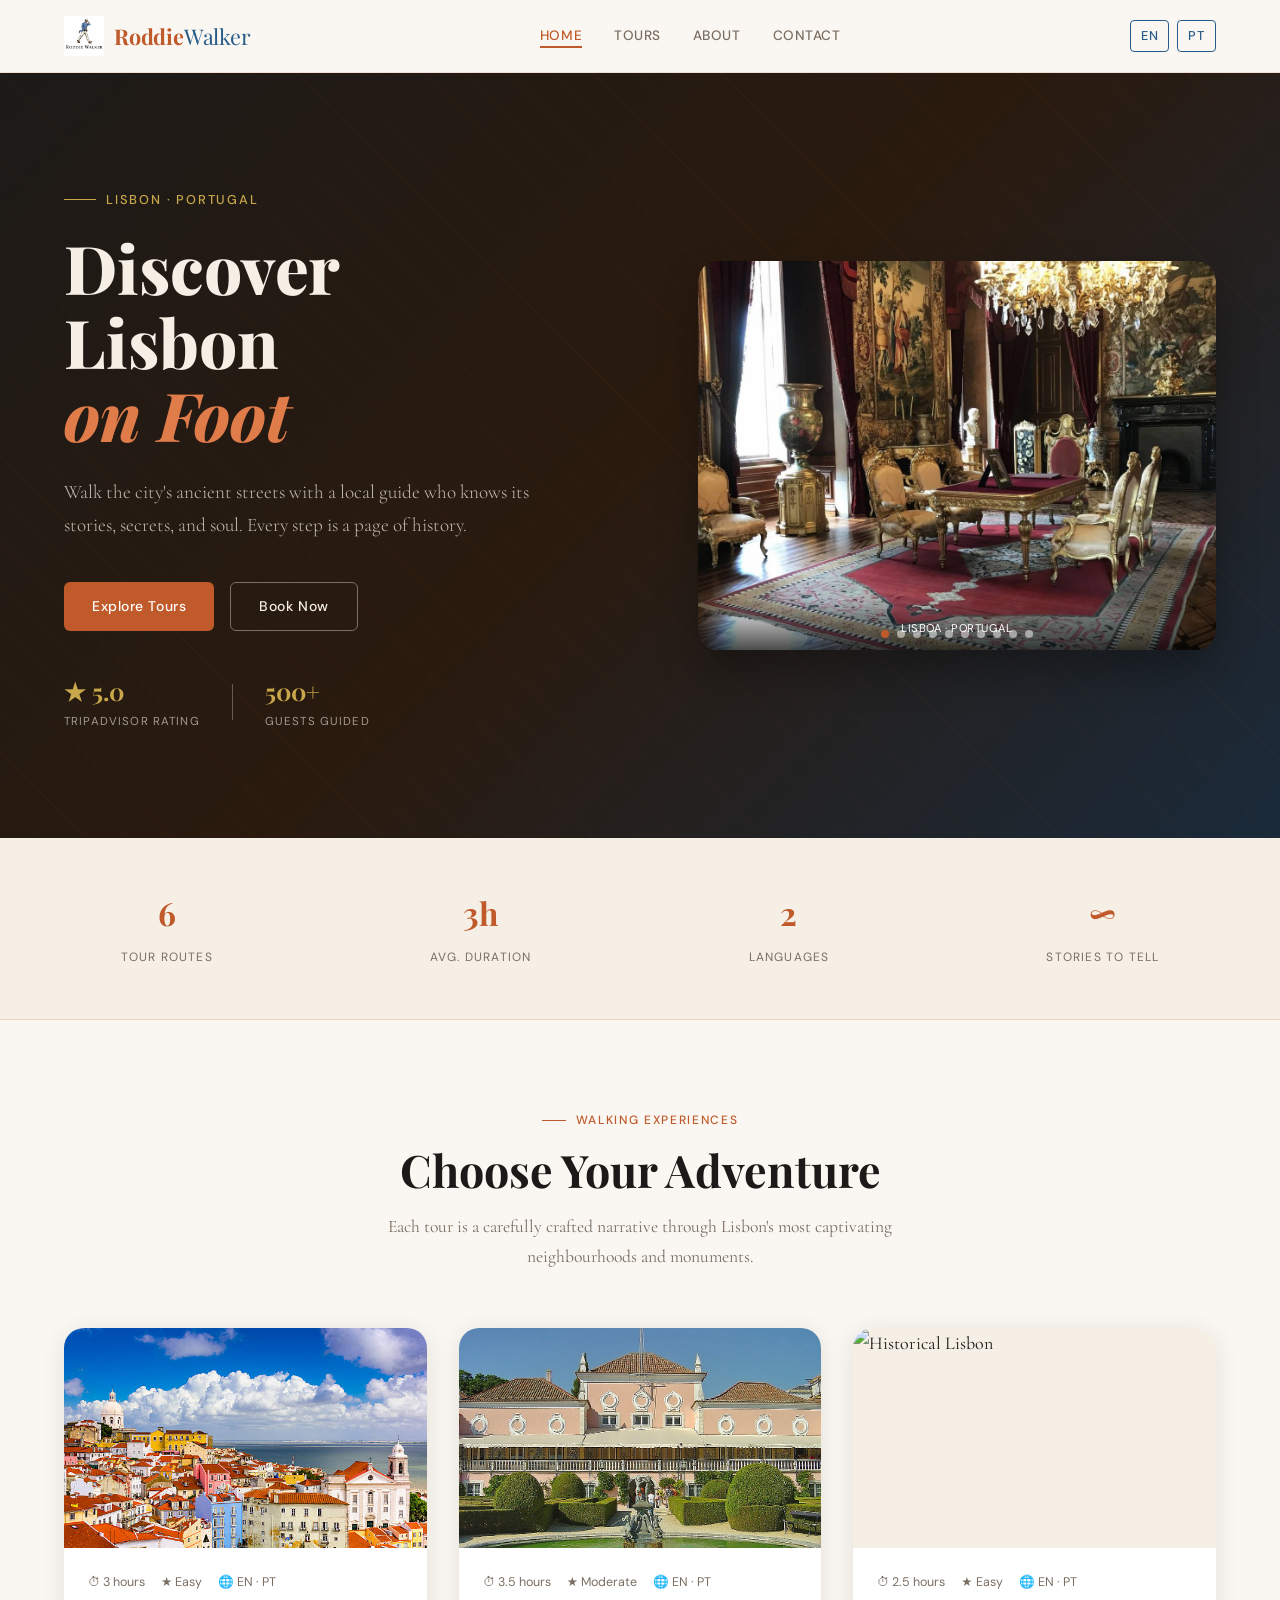
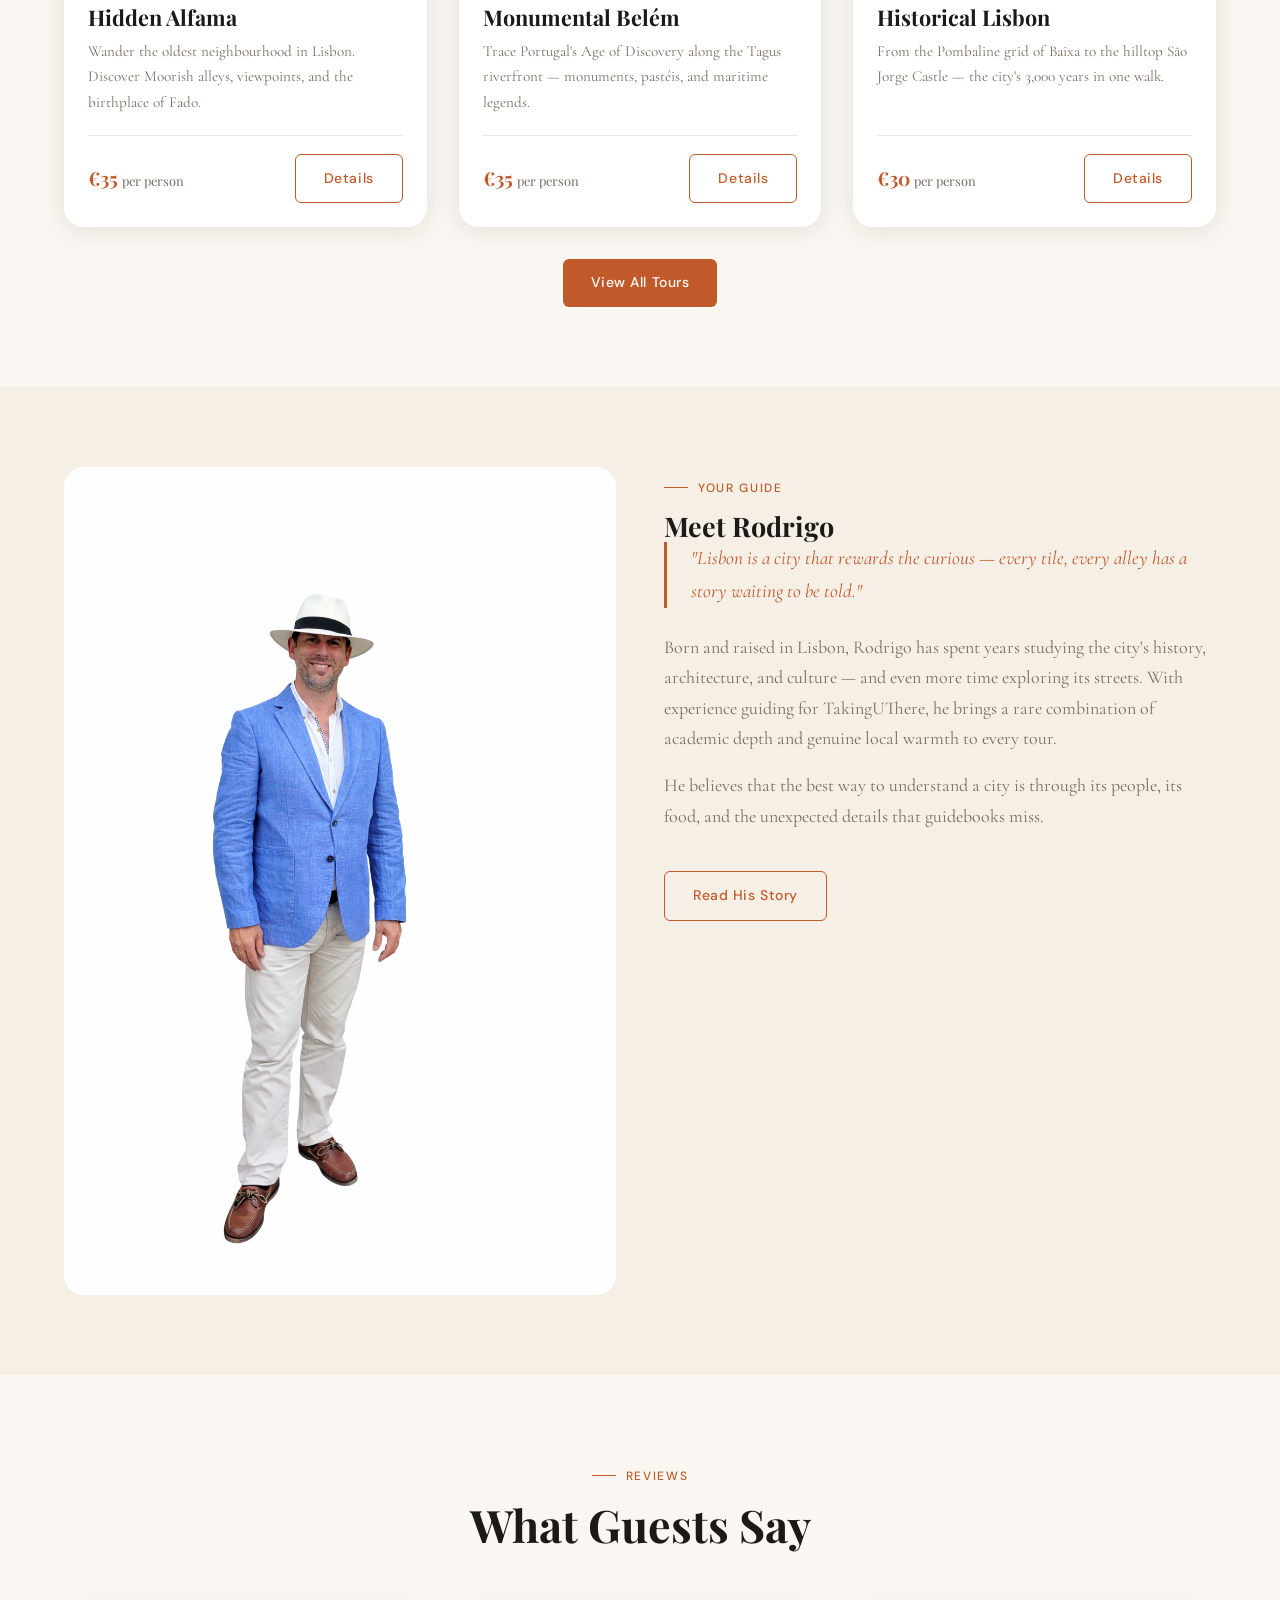
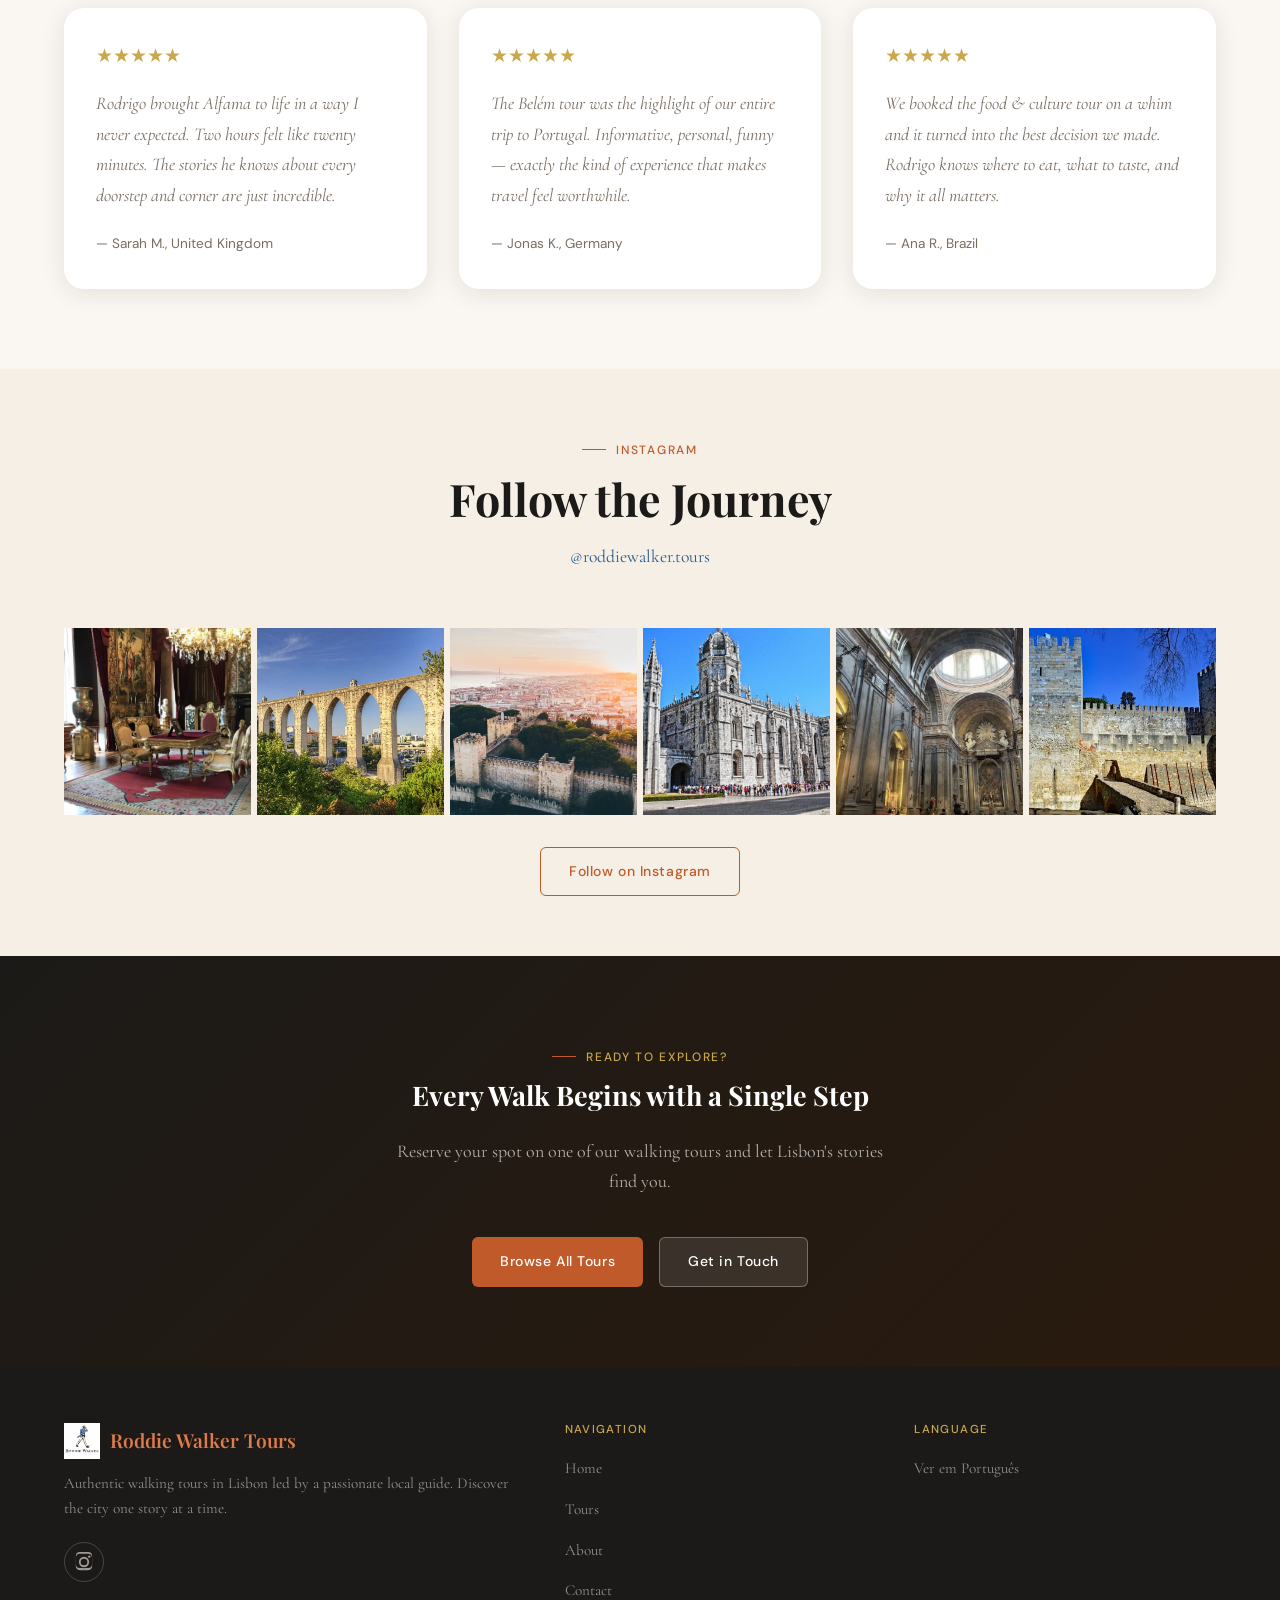
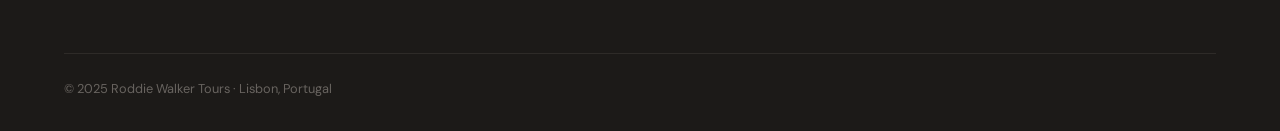
==== index.html @ ad42920d "Add files via upload" ====
<!DOCTYPE html>
<html lang="en">
<head>
  <meta charset="UTF-8" />
  <meta name="viewport" content="width=device-width, initial-scale=1.0" />
  <title>Roddie Walker Tours — Discover Lisbon on Foot</title>
  <meta name="description" content="Authentic walking tours in Lisbon with a local guide. Explore Alfama, Belém, and hidden gems of the city." />
  <meta name="keywords" content="Lisbon walking tours, guided tours Lisbon, Alfama tour, Belém tour, Lisbon history" />
  <link rel="icon" type="image/png" href="../assets/logo/favicon_512.png" />
  <link rel="stylesheet" href="../assets/css/styles.css" />
</head>
<body>

  <header class="site-header">
    <nav class="nav container">
      <a href="index.html" class="nav__logo-img">
        <img src="../assets/logo/favicon_512.png" alt="Roddie Walker Tours Logo" />
        <span class="nav__logo-text">Roddie<span>Walker</span></span>
      </a>

      <ul class="nav__links">
        <li><a href="index.html" class="active">Home</a></li>
        <li><a href="tours.html">Tours</a></li>
        <li><a href="about.html">About</a></li>
        <li><a href="contact.html">Contact</a></li>
      </ul>

      <div class="nav__lang">
        <a href="../en/index.html" class="active">EN</a>
        <a href="../pt/index.html">PT</a>
      </div>

      <button class="nav__toggle" id="nav-toggle" aria-label="Menu">
        <span></span><span></span><span></span>
      </button>
    </nav>

    <div id="nav-mobile" class="nav__mobile container">
      <ul class="nav__links">
        <li><a href="index.html">Home</a></li>
        <li><a href="tours.html">Tours</a></li>
        <li><a href="about.html">About</a></li>
        <li><a href="contact.html">Contact</a></li>
      </ul>
      <div class="nav__lang">
        <a href="../en/index.html" class="active">EN</a>
        <a href="../pt/index.html">PT</a>
      </div>
    </div>
  </header>

  <section class="hero-with-slideshow">
    <div class="hero__bg"></div>
    <div class="hero__pattern"></div>
    <div class="container">
      <div class="hero__content">
        <span class="hero__eyebrow">Lisbon · Portugal</span>
        <h1 class="hero__title">
          Discover<br>Lisbon<br><em>on Foot</em>
        </h1>
        <p class="hero__subtitle">
          Walk the city's ancient streets with a local guide who knows its stories, secrets, and soul. Every step is a page of history.
        </p>
        <div class="hero__cta">
          <a href="tours.html" class="btn btn--primary">Explore Tours</a>
          <a href="contact.html" class="btn btn--outline">Book Now</a>
        </div>
        <div style="display:flex;gap:2rem;align-items:center;margin-top:40px;">
          <div>
            <strong style="font-family:var(--ff-display);font-size:1.5rem;color:var(--gold);">★ 5.0</strong>
            <span style="font-family:var(--ff-ui);font-size:0.72rem;text-transform:uppercase;letter-spacing:0.1em;color:rgba(245,239,230,0.6);display:block;">Tripadvisor Rating</span>
          </div>
          <div style="width:1px;height:36px;background:rgba(245,239,230,0.3);"></div>
          <div>
            <strong style="font-family:var(--ff-display);font-size:1.5rem;color:var(--gold);">500+</strong>
            <span style="font-family:var(--ff-ui);font-size:0.72rem;text-transform:uppercase;letter-spacing:0.1em;color:rgba(245,239,230,0.6);display:block;">Guests Guided</span>
          </div>
        </div>
      </div>
      <div class="hero-slideshow" id="slideshow-container"></div>
    </div>
  </section>

  <div class="stats-strip">
    <div class="stat-item">
      <span class="stat-number">6</span>
      <span class="stat-label">Tour Routes</span>
    </div>
    <div class="stat-item">
      <span class="stat-number">3h</span>
      <span class="stat-label">Avg. Duration</span>
    </div>
    <div class="stat-item">
      <span class="stat-number">2</span>
      <span class="stat-label">Languages</span>
    </div>
    <div class="stat-item">
      <span class="stat-number">∞</span>
      <span class="stat-label">Stories to Tell</span>
    </div>
  </div>

  <section class="section">
    <div class="container">
      <div class="section-header">
        <span class="eyebrow">Walking Experiences</span>
        <h2>Choose Your Adventure</h2>
        <p>Each tour is a carefully crafted narrative through Lisbon's most captivating neighbourhoods and monuments.</p>
      </div>
      <div class="tours-grid">
        <article class="tour-card reveal">
          <div class="tour-card__img-wrap">
            <img class="tour-card__img" src="../assets/photos/alfama.jpg" alt="Alfama" loading="lazy">
          </div>
          <div class="tour-card__body">
            <div class="tour-meta">
              <span>⏱ 3 hours</span>
              <span>★ Easy</span>
              <span>🌐 EN · PT</span>
            </div>
            <h3>Hidden Alfama</h3>
            <p>Wander the oldest neighbourhood in Lisbon. Discover Moorish alleys, viewpoints, and the birthplace of Fado.</p>
            <div class="tour-card-footer">
              <div class="tour-price">€35 <small>per person</small></div>
              <a href="tours.html" class="btn btn--outline-dark">Details</a>
            </div>
          </div>
        </article>

        <article class="tour-card reveal">
          <div class="tour-card__img-wrap">
            <img class="tour-card__img" src="../assets/photos/belem.jpg" alt="Belém" loading="lazy">
          </div>
          <div class="tour-card__body">
            <div class="tour-meta">
              <span>⏱ 3.5 hours</span>
              <span>★ Moderate</span>
              <span>🌐 EN · PT</span>
            </div>
            <h3>Monumental Belém</h3>
            <p>Trace Portugal's Age of Discovery along the Tagus riverfront — monuments, pastéis, and maritime legends.</p>
            <div class="tour-card-footer">
              <div class="tour-price">€35 <small>per person</small></div>
              <a href="tours.html" class="btn btn--outline-dark">Details</a>
            </div>
          </div>
        </article>

        <article class="tour-card reveal">
          <div class="tour-card__img-wrap">
            <img class="tour-card__img" src="../assets/photos/lisbon-historical.jpg" alt="Historical Lisbon" loading="lazy">
          </div>
          <div class="tour-card__body">
            <div class="tour-meta">
              <span>⏱ 2.5 hours</span>
              <span>★ Easy</span>
              <span>🌐 EN · PT</span>
            </div>
            <h3>Historical Lisbon</h3>
            <p>From the Pombaline grid of Baixa to the hilltop São Jorge Castle — the city's 3,000 years in one walk.</p>
            <div class="tour-card-footer">
              <div class="tour-price">€30 <small>per person</small></div>
              <a href="tours.html" class="btn btn--outline-dark">Details</a>
            </div>
          </div>
        </article>
      </div>
      <div class="text-center mt-4">
        <a href="tours.html" class="btn btn--primary">View All Tours</a>
      </div>
    </div>
  </section>

  <section class="section bg-cream">
    <div class="container">
      <div class="about-grid">
        <div>
          <img src="../assets/photos/Rod-photo.png" alt="Rodrigo, your local guide in Lisbon" style="width:100%; height:auto; border-radius:var(--radius-lg); object-fit:cover;" />
        </div>
        <div class="about-text">
          <span class="eyebrow">Your Guide</span>
          <h2>Meet Rodrigo</h2>
          <blockquote>"Lisbon is a city that rewards the curious — every tile, every alley has a story waiting to be told."</blockquote>
          <p>Born and raised in Lisbon, Rodrigo has spent years studying the city's history, architecture, and culture — and even more time exploring its streets. With experience guiding for TakingUThere, he brings a rare combination of academic depth and genuine local warmth to every tour.</p>
          <p>He believes that the best way to understand a city is through its people, its food, and the unexpected details that guidebooks miss.</p>
          <a href="about.html" class="btn btn--outline-dark mt-3">Read His Story</a>
        </div>
      </div>
    </div>
  </section>

  <section class="section">
    <div class="container">
      <div class="section-header">
        <span class="eyebrow">Reviews</span>
        <h2>What Guests Say</h2>
      </div>
      <div class="testimonials-grid">
        <div class="testimonial-card">
          <div class="stars">★★★★★</div>
          <blockquote>Rodrigo brought Alfama to life in a way I never expected. Two hours felt like twenty minutes. The stories he knows about every doorstep and corner are just incredible.</blockquote>
          <span class="testimonial-author">— Sarah M., United Kingdom</span>
        </div>
        <div class="testimonial-card">
          <div class="stars">★★★★★</div>
          <blockquote>The Belém tour was the highlight of our entire trip to Portugal. Informative, personal, funny — exactly the kind of experience that makes travel feel worthwhile.</blockquote>
          <span class="testimonial-author">— Jonas K., Germany</span>
        </div>
        <div class="testimonial-card">
          <div class="stars">★★★★★</div>
          <blockquote>We booked the food & culture tour on a whim and it turned into the best decision we made. Rodrigo knows where to eat, what to taste, and why it all matters.</blockquote>
          <span class="testimonial-author">— Ana R., Brazil</span>
        </div>
      </div>
    </div>
  </section>

  <section class="instagram-strip bg-cream">
    <div class="container">
      <div class="section-header">
        <span class="eyebrow">Instagram</span>
        <h2>Follow the Journey</h2>
        <p><a href="https://instagram.com/roddiewalker.tours" target="_blank" style="color:var(--azulejo);">@roddiewalker.tours</a></p>
      </div>
      <div class="insta-grid">
        <div class="insta-item">
          <img src="../assets/photos/lisbon-1.jpg" alt="Lisbon" style="width:100%; height:100%; object-fit:cover;">
        </div>
        <div class="insta-item">
          <img src="../assets/photos/lisbon-2.jpg" alt="Lisbon" style="width:100%; height:100%; object-fit:cover;">
        </div>
        <div class="insta-item">
          <img src="../assets/photos/lisbon-3.jpg" alt="Lisbon" style="width:100%; height:100%; object-fit:cover;">
        </div>
        <div class="insta-item">
          <img src="../assets/photos/lisbon-4.jpg" alt="Lisbon" style="width:100%; height:100%; object-fit:cover;">
        </div>
        <div class="insta-item">
          <img src="../assets/photos/lisbon-5.jpg" alt="Lisbon" style="width:100%; height:100%; object-fit:cover;">
        </div>
        <div class="insta-item">
          <img src="../assets/photos/lisbon-6.jpg" alt="Lisbon" style="width:100%; height:100%; object-fit:cover;">
        </div>
      </div>
      <div class="text-center mt-4">
        <a href="https://instagram.com/roddiewalker.tours" target="_blank" class="btn btn--outline-dark">Follow on Instagram</a>
      </div>
    </div>
  </section>

  <section class="tile-accent-section">
    <div class="container" style="text-align:center;">
      <span class="eyebrow" style="color:var(--gold);">Ready to Explore?</span>
      <h2 style="color:white;max-width:600px;margin:0 auto 24px;">Every Walk Begins with a Single Step</h2>
      <p style="color:rgba(255,255,255,0.65);max-width:500px;margin:0 auto 40px;">Reserve your spot on one of our walking tours and let Lisbon's stories find you.</p>
      <div style="display:flex;gap:1rem;justify-content:center;flex-wrap:wrap;">
        <a href="tours.html" class="btn btn--primary">Browse All Tours</a>
        <a href="contact.html" class="btn" style="background:rgba(255,255,255,0.1);color:white;border:1.5px solid rgba(255,255,255,0.3);">Get in Touch</a>
      </div>
    </div>
  </section>

  <footer class="site-footer">
    <div class="container">
      <div class="footer-grid">
        <div>
          <div class="footer-logo">
            <img src="../assets/logo/favicon_512.png" alt="Roddie Walker Tours Logo" />
            <span>Roddie Walker Tours</span>
          </div>
          <p class="footer__brand-desc">Authentic walking tours in Lisbon led by a passionate local guide. Discover the city one story at a time.</p>
          <div class="social-links">
            <a href="https://instagram.com/roddiewalker.tours" target="_blank" class="social-link" aria-label="Instagram">
              <svg xmlns="http://www.w3.org/2000/svg" viewBox="0 0 24 24" fill="currentColor">
                <path d="M12 2.163c3.204 0 3.584.012 4.85.07 1.366.062 2.633.336 3.608 1.311.975.975 1.249 2.242 1.311 3.608.058 1.266.07 1.646.07 4.85s-.012 3.584-.07 4.85c-.062 1.366-.336 2.633-1.311 3.608-.975.975-2.242 1.249-3.608 1.311-1.266.058-1.646.07-4.85.07s-3.584-.012-4.85-.07c-1.366-.062-2.633-.336-3.608-1.311-.975-.975-1.249-2.242-1.311-3.608-.058-1.266-.07-1.646-.07-4.85s.012-3.584.07-4.85c.062-1.366.336-2.633 1.311-3.608.975-.975 2.242-1.249 3.608-1.311 1.266-.058 1.646-.07 4.85-.07zM12 0C8.741 0 8.332.014 7.052.072 5.73.13 4.617.383 3.66 1.34 2.703 2.297 2.45 3.41 2.392 4.732 2.334 6.012 2.32 6.421 2.32 9.68s.014 3.668.072 4.948c.058 1.322.311 2.435 1.268 3.392.957.957 2.07 1.21 3.392 1.268 1.28.058 1.689.072 4.948.072s3.668-.014 4.948-.072c1.322-.058 2.435-.311 3.392-1.268.957-.957 1.21-2.07 1.268-3.392.058-1.28.072-1.689.072-4.948s-.014-3.668-.072-4.948c-.058-1.322-.311-2.435-1.268-3.392-.957-.957-2.07-1.21-3.392-1.268C15.668.014 15.259 0 12 0z"/>
                <path d="M12 5.838a6.162 6.162 0 1 0 0 12.324 6.162 6.162 0 0 0 0-12.324zM12 16a4 4 0 1 1 0-8 4 4 0 0 1 0 8z"/>
                <circle cx="18.406" cy="5.594" r="1.44"/>
              </svg>
            </a>
          </div>
        </div>
        <div>
          <h4>Navigation</h4>
          <ul class="footer-links">
            <li><a href="index.html">Home</a></li>
            <li><a href="tours.html">Tours</a></li>
            <li><a href="about.html">About</a></li>
            <li><a href="contact.html">Contact</a></li>
          </ul>
        </div>
        <div>
          <h4>Language</h4>
          <ul class="footer-links">
            <li><a href="../pt/index.html">Ver em Português</a></li>
          </ul>
        </div>
      </div>
      <div class="footer-bottom">
        <span>© 2025 Roddie Walker Tours · Lisbon, Portugal</span>
      </div>
    </div>
  </footer>

  <script src="../assets/js/scripts.js"></script>
  <script>
    const toggle = document.getElementById('nav-toggle');
    const mobileMenu = document.getElementById('nav-mobile');
    if (toggle && mobileMenu) {
      toggle.addEventListener('click', () => {
        mobileMenu.classList.toggle('open');
        toggle.setAttribute('aria-expanded', mobileMenu.classList.contains('open'));
      });
    }
    const observer = new IntersectionObserver((entries) => {
      entries.forEach(entry => {
        if (entry.isIntersecting) {
          entry.target.classList.add('visible');
          observer.unobserve(entry.target);
        }
      });
    }, { threshold: 0.1 });
    document.querySelectorAll('.reveal').forEach(el => observer.observe(el));
  </script>
</body>
</html>
---- assets/css/styles.css ----
/* ============================================================
   Roddie Walker Tours — styles.css
   Lisbon-inspired: terracotta, azulejo blue, warm typography
   ============================================================ */

@import url('https://fonts.googleapis.com/css2?family=Playfair+Display:ital,wght@0,400;0,600;0,800;1,400;1,600&family=Cormorant+Garamond:ital,wght@0,300;0,400;0,500;1,300;1,400&family=DM+Sans:wght@300;400;500&display=swap');

/* ── Variables ─────────────────────────────────────────── */
:root {
  --terracotta: #C05A2A;
  --terracotta-lt: #E07B4A;
  --azulejo: #2A5C8A;
  --azulejo-lt: #4A7FAD;
  --cream: #F5EFE6;
  --warm-white: #FAF7F2;
  --charcoal: #1C1A18;
  --stone: #7A6E62;
  --gold: #C9A84C;
  --gold-lt: #E8C97A;
  --blue-pale: #E8F0F7;
  --blue-light: #B8D0E0;
  --blue-mid: #4A7FAD;
  --blue-deep: #1C4E6E;
  --ochre: #C9A84C;

  --ff-display: 'Playfair Display', Georgia, serif;
  --ff-body: 'Cormorant Garamond', Georgia, serif;
  --ff-ui: 'DM Sans', system-ui, sans-serif;

  --radius-sm: 6px;
  --radius-md: 12px;
  --radius-lg: 20px;

  --shadow-card: 0 4px 24px rgba(28,26,24,0.10);
  --shadow-hover: 0 12px 40px rgba(28,26,24,0.18);

  --transition: 0.28s cubic-bezier(0.4, 0, 0.2, 1);
  --section-pad: 80px;
}

/* ── Reset ─────────────────────────────────────────────── */
*, *::before, *::after {
  box-sizing: border-box;
  margin: 0;
  padding: 0;
}

html {
  scroll-behavior: smooth;
  font-size: 16px;
}

body {
  background: var(--warm-white);
  color: var(--charcoal);
  font-family: var(--ff-body);
  font-size: 1.125rem;
  line-height: 1.7;
  -webkit-font-smoothing: antialiased;
}

img {
  display: block;
  max-width: 100%;
}

a {
  color: inherit;
  text-decoration: none;
}

ul {
  list-style: none;
}

button {
  cursor: pointer;
  border: none;
  background: none;
  font: inherit;
}

/* ── Layout Utilities ──────────────────────────────────── */
.container {
  width: 100%;
  max-width: 1200px;
  margin: 0 auto;
  padding: 0 24px;
}

.section {
  padding: 80px 0;
}

.section-sm {
  padding: 48px 0;
}

.text-center {
  text-align: center;
}

.mt-3 {
  margin-top: 1.5rem;
}

.mt-4 {
  margin-top: 2rem;
}

/* ── Header / Nav ──────────────────────────────────────── */
.site-header {
  position: sticky;
  top: 0;
  z-index: 100;
  background: rgba(250,247,242,0.95);
  backdrop-filter: blur(12px);
  border-bottom: 1px solid rgba(192,90,42,0.15);
}

.nav {
  display: flex;
  align-items: center;
  justify-content: space-between;
  height: 72px;
  gap: 24px;
}

.nav__logo-img {
  display: flex;
  align-items: center;
  gap: 10px;
}

.nav__logo-img img {
  width: 40px;
  height: 40px;
  object-fit: contain;
}

.nav__logo-text {
  font-family: var(--ff-display);
  font-size: 1.35rem;
  font-weight: 700;
  color: var(--terracotta);
  letter-spacing: -0.01em;
}

.nav__logo-text span {
  color: var(--azulejo);
  font-weight: 400;
}

.nav__links {
  display: flex;
  gap: 32px;
  font-family: var(--ff-ui);
  font-size: 0.85rem;
  font-weight: 500;
  letter-spacing: 0.04em;
  text-transform: uppercase;
}

.nav__links a {
  color: var(--stone);
  transition: color var(--transition);
  position: relative;
}

.nav__links a::after {
  content: '';
  position: absolute;
  bottom: -4px;
  left: 0;
  right: 0;
  height: 2px;
  background: var(--terracotta);
  transform: scaleX(0);
  transition: transform var(--transition);
  transform-origin: left;
}

.nav__links a:hover,
.nav__links a.active {
  color: var(--terracotta);
}

.nav__links a:hover::after,
.nav__links a.active::after {
  transform: scaleX(1);
}

.nav__lang {
  display: flex;
  gap: 8px;
  font-family: var(--ff-ui);
  font-size: 0.8rem;
  font-weight: 500;
  letter-spacing: 0.06em;
}

.nav__lang a {
  padding: 4px 10px;
  border-radius: 4px;
  color: var(--stone);
  border: 1px solid transparent;
  transition: all var(--transition);
}

.nav__lang a.active,
.nav__lang a:hover {
  color: var(--azulejo);
  border-color: var(--azulejo);
}

.nav__toggle {
  display: none;
  flex-direction: column;
  gap: 5px;
  width: 28px;
  padding: 4px 0;
  background: transparent;
}

.nav__toggle span {
  display: block;
  height: 2px;
  background: var(--charcoal);
  border-radius: 2px;
  transition: all var(--transition);
}

.nav__mobile {
  display: none;
  position: absolute;
  top: 72px;
  left: 0;
  right: 0;
  background: var(--warm-white);
  border-bottom: 1px solid rgba(192,90,42,0.12);
  padding: 20px 24px;
  z-index: 99;
}

.nav__mobile.open {
  display: block;
}

.nav__mobile .nav__links {
  display: flex;
  flex-direction: column;
  gap: 20px;
  font-size: 1rem;
}

.nav__mobile .nav__lang {
  justify-content: flex-start;
  margin-top: 20px;
  padding-top: 20px;
  border-top: 1px solid rgba(122,110,98,0.15);
}

/* ── Hero Section ──────────────────────────────────────── */
.hero {
  position: relative;
  min-height: 85vh;
  display: flex;
  align-items: center;
  background: linear-gradient(135deg, var(--charcoal) 0%, #2A1A0E 50%, #1A2A3A 100%);
  overflow: hidden;
}

.hero__bg {
  position: absolute;
  inset: 0;
}

.hero__pattern {
  position: absolute;
  inset: 0;
  opacity: 0.04;
  background-image: repeating-linear-gradient(45deg, var(--terracotta) 0px, var(--terracotta) 1px, transparent 1px, transparent 30px);
}

.hero__content {
  position: relative;
  z-index: 2;
  max-width: 680px;
}

.hero__eyebrow {
  display: inline-flex;
  align-items: center;
  gap: 10px;
  font-family: var(--ff-ui);
  font-size: 0.8rem;
  font-weight: 500;
  letter-spacing: 0.14em;
  text-transform: uppercase;
  color: var(--gold);
  margin-bottom: 20px;
}

.hero__eyebrow::before {
  content: '';
  display: block;
  width: 32px;
  height: 1px;
  background: var(--gold);
}

.hero__title {
  font-family: var(--ff-display);
  font-size: clamp(2.6rem, 5.5vw, 4.2rem);
  font-weight: 800;
  line-height: 1.1;
  color: var(--cream);
  margin-bottom: 24px;
}

.hero__title em {
  font-style: italic;
  color: var(--terracotta-lt);
}

.hero__subtitle {
  font-size: 1.2rem;
  font-weight: 300;
  color: rgba(245,239,230,0.75);
  margin-bottom: 40px;
  max-width: 500px;
}

.hero__cta {
  display: flex;
  gap: 16px;
  flex-wrap: wrap;
}

/* ── Hero with Slideshow (for inner pages) ───────────────── */
.hero-with-slideshow {
  position: relative;
  min-height: 85vh;
  display: flex;
  align-items: center;
  background: linear-gradient(135deg, var(--charcoal) 0%, #2A1A0E 50%, #1A2A3A 100%);
  overflow: hidden;
}

.hero-with-slideshow .container {
  display: flex;
  justify-content: space-between;
  align-items: center;
  gap: 48px;
  flex-wrap: wrap;
}

.hero-with-slideshow .hero__content {
  flex: 1;
  max-width: 50%;
}

.hero-slideshow {
  flex: 1;
  max-width: 45%;
  position: relative;
  border-radius: var(--radius-lg);
  overflow: hidden;
  box-shadow: 0 20px 40px rgba(0,0,0,0.3);
  background: rgba(0,0,0,0.3);
}

.slideshow-container {
  position: relative;
  width: 100%;
  aspect-ratio: 4 / 3;
  overflow: hidden;
}

.slide {
  position: absolute;
  top: 0;
  left: 0;
  width: 100%;
  height: 100%;
  opacity: 0;
  transition: opacity 1s ease-in-out;
}

.slide.active {
  opacity: 1;
}

.slide-img {
  width: 100%;
  height: 100%;
  object-fit: cover;
}

.slide-caption {
  position: absolute;
  bottom: 0;
  left: 0;
  right: 0;
  background: linear-gradient(transparent, rgba(0,0,0,0.7));
  padding: 20px 12px 12px;
  color: white;
  font-family: var(--ff-ui);
  font-size: 0.7rem;
  letter-spacing: 0.05em;
  text-transform: uppercase;
  text-align: center;
}

.slide-dots {
  position: absolute;
  bottom: 12px;
  left: 0;
  right: 0;
  display: flex;
  justify-content: center;
  gap: 8px;
  z-index: 10;
}

.dot {
  width: 8px;
  height: 8px;
  border-radius: 50%;
  background: rgba(255,255,255,0.5);
  cursor: pointer;
  transition: all var(--transition);
}

.dot.active {
  background: var(--terracotta);
  width: 20px;
  border-radius: 4px;
}

@media (max-width: 900px) {
  .hero-with-slideshow .container {
    flex-direction: column;
    text-align: center;
  }
  .hero-with-slideshow .hero__content {
    max-width: 100%;
  }
  .hero-slideshow {
    max-width: 100%;
    width: 100%;
  }
}

/* ── Buttons ───────────────────────────────────────────── */
.btn {
  display: inline-flex;
  align-items: center;
  gap: 8px;
  padding: 12px 28px;
  border-radius: var(--radius-sm);
  font-family: var(--ff-ui);
  font-size: 0.875rem;
  font-weight: 500;
  letter-spacing: 0.04em;
  transition: all var(--transition);
  white-space: nowrap;
  cursor: pointer;
  border: none;
}

.btn--primary {
  background: var(--terracotta);
  color: #fff;
}

.btn--primary:hover {
  background: var(--terracotta-lt);
  transform: translateY(-2px);
  box-shadow: 0 8px 24px rgba(192,90,42,0.35);
}

.btn--outline {
  border: 1.5px solid rgba(245,239,230,0.4);
  color: var(--cream);
  background: transparent;
}

.btn--outline:hover {
  border-color: var(--cream);
  background: rgba(245,239,230,0.08);
  transform: translateY(-2px);
}

.btn--outline-dark {
  border: 1.5px solid var(--terracotta);
  color: var(--terracotta);
  background: transparent;
}

.btn--outline-dark:hover {
  background: var(--terracotta);
  color: #fff;
  transform: translateY(-2px);
}

.btn--blue {
  background: var(--azulejo);
  color: #fff;
}

.btn--blue:hover {
  background: var(--azulejo-lt);
  transform: translateY(-2px);
}

.btn--terracotta {
  background: var(--terracotta);
  color: white;
}

.btn--terracotta:hover {
  background: var(--terracotta-lt);
  transform: translateY(-2px);
}

/* ── Section Headers ───────────────────────────────────── */
.section-header {
  text-align: center;
  margin-bottom: 56px;
}

.section-header.centered {
  text-align: center;
}

.eyebrow {
  display: inline-flex;
  align-items: center;
  gap: 10px;
  font-family: var(--ff-ui);
  font-size: 0.75rem;
  font-weight: 500;
  letter-spacing: 0.14em;
  text-transform: uppercase;
  color: var(--terracotta);
  margin-bottom: 12px;
}

.eyebrow::before {
  content: '';
  display: block;
  width: 24px;
  height: 1px;
  background: var(--terracotta);
}

h1, h2, h3, h4 {
  font-family: var(--ff-display);
  line-height: 1.2;
}

.section-header h2 {
  font-size: clamp(1.9rem, 3.5vw, 2.8rem);
  font-weight: 700;
  color: var(--charcoal);
  margin-bottom: 16px;
}

.section-header p {
  font-size: 1.1rem;
  color: var(--stone);
  max-width: 540px;
  margin: 0 auto;
}

/* ── Tour Grid ─────────────────────────────────────────── */
.tours-grid {
  display: grid;
  grid-template-columns: repeat(auto-fill, minmax(340px, 1fr));
  gap: 32px;
}

/* ── Tour Card ─────────────────────────────────────────── */
.tour-card {
  background: #fff;
  border-radius: var(--radius-lg);
  overflow: hidden;
  box-shadow: var(--shadow-card);
  transition: all var(--transition);
  display: flex;
  flex-direction: column;
}

.tour-card:hover {
  transform: translateY(-6px);
  box-shadow: var(--shadow-hover);
}

.tour-card__img-wrap {
  position: relative;
  height: 220px;
  overflow: hidden;
  background: var(--cream);
}

.tour-card__img {
  width: 100%;
  height: 100%;
  object-fit: cover;
  transition: transform 0.6s ease;
}

.tour-card:hover .tour-card__img {
  transform: scale(1.06);
}

.tour-card__badge {
  position: absolute;
  top: 14px;
  left: 14px;
  padding: 5px 12px;
  background: var(--terracotta);
  color: #fff;
  font-family: var(--ff-ui);
  font-size: 0.72rem;
  font-weight: 500;
  letter-spacing: 0.08em;
  text-transform: uppercase;
  border-radius: 100px;
}

.tour-card__price-badge {
  position: absolute;
  bottom: 14px;
  right: 14px;
  padding: 6px 14px;
  background: rgba(28,26,24,0.82);
  backdrop-filter: blur(8px);
  color: var(--gold-lt);
  font-family: var(--ff-ui);
  font-size: 1rem;
  font-weight: 500;
  border-radius: 100px;
}

.tour-card__body {
  padding: 24px;
  flex: 1;
  display: flex;
  flex-direction: column;
}

.tour-meta {
  display: flex;
  gap: 16px;
  margin-bottom: 12px;
  font-family: var(--ff-ui);
  font-size: 0.78rem;
  color: var(--stone);
}

.tour-card h3 {
  font-size: 1.35rem;
  font-weight: 700;
  color: var(--charcoal);
  margin-bottom: 8px;
}

.tour-card p {
  font-size: 0.95rem;
  color: var(--stone);
  line-height: 1.65;
  margin-bottom: 20px;
}

.tour-card-footer {
  display: flex;
  align-items: center;
  justify-content: space-between;
  gap: 12px;
  border-top: 1px solid rgba(122,110,98,0.15);
  padding-top: 18px;
  margin-top: auto;
}

.tour-price {
  font-family: var(--ff-display);
  font-size: 1.2rem;
  font-weight: 700;
  color: var(--terracotta);
}

.tour-price small {
  font-size: 0.8rem;
  font-weight: 400;
  color: var(--stone);
}

/* ── Page Hero (inner pages) ───────────────────────────── */
.page-hero {
  background: linear-gradient(135deg, var(--charcoal) 0%, #2A1A0E 100%);
  padding: 80px 0 72px;
  position: relative;
  overflow: hidden;
}

.page-hero::before {
  content: '';
  position: absolute;
  inset: 0;
  opacity: 0.03;
  background-image: repeating-linear-gradient(45deg, var(--gold) 0px, var(--gold) 1px, transparent 1px, transparent 28px);
}

.page-hero__content {
  position: relative;
  z-index: 1;
}

.page-hero__eyebrow {
  display: inline-flex;
  align-items: center;
  gap: 10px;
  font-family: var(--ff-ui);
  font-size: 0.78rem;
  font-weight: 500;
  letter-spacing: 0.14em;
  text-transform: uppercase;
  color: var(--gold);
  margin-bottom: 16px;
}

.page-hero__eyebrow::before {
  content: '';
  display: block;
  width: 28px;
  height: 1px;
  background: var(--gold);
}

.page-hero__title {
  font-family: var(--ff-display);
  font-size: clamp(2rem, 4vw, 3.2rem);
  font-weight: 800;
  color: var(--cream);
  margin-bottom: 16px;
}

.page-hero__subtitle {
  font-size: 1.1rem;
  color: rgba(245,239,230,0.65);
  max-width: 520px;
}

/* ── About Page ────────────────────────────────────────── */
.about-grid {
  display: grid;
  grid-template-columns: 1fr 1fr;
  gap: 48px;
  align-items: start;
}

.about-image img,
.img-placeholder {
  width: 100%;
  height: auto;
  border-radius: var(--radius-lg);
}

.about-text blockquote {
  font-style: italic;
  font-size: 1.2rem;
  color: var(--terracotta);
  margin-bottom: 24px;
  border-left: 3px solid var(--terracotta);
  padding-left: 24px;
}

.about-text p {
  color: var(--stone);
  margin-bottom: 16px;
}

/* ── Contact Page ──────────────────────────────────────── */
.contact-grid {
  display: grid;
  grid-template-columns: 1fr 1fr;
  gap: 48px;
}

.contact-info h3,
.contact-info h2 {
  margin-bottom: 16px;
}

.contact-info-card {
  display: flex;
  gap: 16px;
  margin-bottom: 24px;
  align-items: flex-start;
  padding: 16px;
  background: var(--cream);
  border-radius: var(--radius-md);
  transition: all var(--transition);
}

.contact-info-card:hover {
  transform: translateX(4px);
  background: white;
  box-shadow: var(--shadow-card);
}

.contact-icon {
  width: 48px;
  height: 48px;
  background: white;
  border-radius: 50%;
  display: flex;
  align-items: center;
  justify-content: center;
  font-size: 1.4rem;
  flex-shrink: 0;
  box-shadow: 0 2px 8px rgba(0,0,0,0.05);
}

.contact-detail h4 {
  font-family: var(--ff-ui);
  font-size: 0.75rem;
  font-weight: 600;
  letter-spacing: 0.08em;
  text-transform: uppercase;
  color: var(--stone);
  margin-bottom: 4px;
}

.contact-detail p,
.contact-detail a {
  font-family: var(--ff-body);
  font-size: 1rem;
  color: var(--charcoal);
}

.contact-detail a {
  color: var(--azulejo);
}

.contact-detail a:hover {
  text-decoration: underline;
}

.contact-form .form-group {
  margin-bottom: 20px;
}

.contact-form label {
  font-family: var(--ff-ui);
  font-size: 0.8rem;
  font-weight: 500;
  display: block;
  margin-bottom: 6px;
  color: var(--charcoal);
  letter-spacing: 0.02em;
}

.contact-form input,
.contact-form select,
.contact-form textarea {
  width: 100%;
  padding: 12px 16px;
  border: 1px solid rgba(122,110,98,0.25);
  border-radius: 8px;
  font-family: var(--ff-body);
  font-size: 1rem;
  background: white;
  transition: all var(--transition);
}

.contact-form input:focus,
.contact-form select:focus,
.contact-form textarea:focus {
  outline: none;
  border-color: var(--terracotta);
  box-shadow: 0 0 0 2px rgba(192,90,42,0.1);
}

.form-row {
  display: grid;
  grid-template-columns: 1fr 1fr;
  gap: 20px;
  margin-bottom: 0;
}

/* ── Testimonials ──────────────────────────────────────── */
.testimonials-grid {
  display: grid;
  grid-template-columns: repeat(auto-fit, minmax(280px, 1fr));
  gap: 32px;
}

.testimonial-card {
  background: white;
  padding: 32px;
  border-radius: var(--radius-lg);
  box-shadow: var(--shadow-card);
}

.testimonial-card .stars {
  color: var(--gold);
  font-size: 1.2rem;
  margin-bottom: 16px;
}

.testimonial-card blockquote {
  font-style: italic;
  color: var(--stone);
  margin-bottom: 16px;
}

.testimonial-author {
  font-family: var(--ff-ui);
  font-size: 0.85rem;
  color: var(--stone);
}

/* ── Instagram Strip ───────────────────────────────────── */
.instagram-strip {
  padding: 60px 0;
}

.insta-grid {
  display: grid;
  grid-template-columns: repeat(6, 1fr);
  gap: 6px;
}

.insta-item {
  aspect-ratio: 1;
  background: var(--cream);
}

/* ── Background Utilities ──────────────────────────────── */
.bg-cream {
  background: var(--cream);
}

.bg-blue-pale {
  background: var(--blue-pale);
}

/* ── Stats Strip ───────────────────────────────────────── */
.stats-strip {
  background: var(--cream);
  border-bottom: 1px solid rgba(192,90,42,0.2);
  display: flex;
  justify-content: space-around;
  flex-wrap: wrap;
  padding: 48px 24px;
  gap: 24px;
}

.stat-item {
  text-align: center;
}

.stat-number {
  font-family: var(--ff-display);
  font-size: 2rem;
  font-weight: 700;
  color: var(--terracotta);
  display: block;
}

.stat-label {
  font-family: var(--ff-ui);
  font-size: 0.75rem;
  text-transform: uppercase;
  letter-spacing: 0.1em;
  color: var(--stone);
}

/* ── CTA Section ───────────────────────────────────────── */
.tile-accent-section {
  background: linear-gradient(135deg, var(--charcoal), #2A1A0E);
  padding: 80px 0;
}

/* ── Footer ────────────────────────────────────────────── */
.site-footer {
  background: var(--charcoal);
  color: var(--cream);
  padding: 56px 0 32px;
}

.footer-grid {
  display: grid;
  grid-template-columns: 1.5fr 1fr 1fr;
  gap: 48px;
  margin-bottom: 48px;
}

.footer-logo {
  display: flex;
  align-items: center;
  gap: 10px;
  margin-bottom: 12px;
}

.footer-logo img {
  width: 36px;
  height: 36px;
  object-fit: contain;
}

.footer-logo span {
  font-family: var(--ff-display);
  font-size: 1.2rem;
  font-weight: 600;
  color: var(--terracotta-lt);
}

.footer__brand-desc {
  font-size: 0.95rem;
  color: rgba(245,239,230,0.55);
  line-height: 1.7;
  margin-bottom: 20px;
}

.footer-grid h4 {
  font-family: var(--ff-ui);
  font-size: 0.72rem;
  font-weight: 500;
  letter-spacing: 0.12em;
  text-transform: uppercase;
  color: var(--gold);
  margin-bottom: 16px;
}

.footer-links {
  display: flex;
  flex-direction: column;
  gap: 10px;
}

.footer-links a {
  font-size: 0.95rem;
  color: rgba(245,239,230,0.55);
  transition: color var(--transition);
}

.footer-links a:hover {
  color: var(--cream);
}

.footer-bottom {
  border-top: 1px solid rgba(245,239,230,0.08);
  padding-top: 24px;
  display: flex;
  align-items: center;
  justify-content: space-between;
  gap: 16px;
  flex-wrap: wrap;
  font-family: var(--ff-ui);
  font-size: 0.8rem;
  color: rgba(245,239,230,0.35);
}

.footer-bottom a {
  color: rgba(245,239,230,0.5);
  transition: color var(--transition);
}

.footer-bottom a:hover {
  color: var(--cream);
}

/* ── Social Links with Instagram Icon ──────────────────────── */
.social-links {
  display: flex;
  gap: 12px;
  margin-top: 16px;
}

.social-link {
  display: inline-flex;
  align-items: center;
  justify-content: center;
  width: 40px;
  height: 40px;
  border: 1px solid rgba(245,239,230,0.3);
  border-radius: 50%;
  transition: all var(--transition);
  background: transparent;
  text-decoration: none;
}

.social-link:hover {
  border-color: var(--terracotta-lt);
  background: rgba(192,90,42,0.1);
  transform: translateY(-2px);
}

.social-link svg {
  width: 20px;
  height: 20px;
  fill: rgba(245,239,230,0.8);
  transition: fill var(--transition);
}

.social-link:hover svg {
  fill: var(--terracotta-lt);
}

/* Footer specific social links */
.site-footer .social-links {
  margin-top: 20px;
}

.site-footer .social-link {
  border-color: rgba(245,239,230,0.2);
}

.site-footer .social-link svg {
  fill: rgba(245,239,230,0.6);
}

.site-footer .social-link:hover {
  border-color: var(--terracotta-lt);
  background: transparent;
}

.site-footer .social-link:hover svg {
  fill: var(--terracotta-lt);
}

/* ── Scroll-reveal ───────────────────────────────────────── */
.reveal {
  opacity: 0;
  transform: translateY(24px);
  transition: opacity 0.55s ease, transform 0.55s ease;
}

.reveal.visible {
  opacity: 1;
  transform: none;
}

/* ── Animations ────────────────────────────────────────── */
@keyframes fadeIn {
  from { opacity: 0; }
  to { opacity: 1; }
}

@keyframes slideUp {
  from {
    opacity: 0;
    transform: translateY(24px);
  }
  to {
    opacity: 1;
    transform: translateY(0);
  }
}

/* ── Responsive ────────────────────────────────────────── */
@media (max-width: 900px) {
  .footer-grid {
    grid-template-columns: 1fr 1fr;
  }
  .footer-grid > :first-child {
    grid-column: 1 / -1;
  }
  .about-grid,
  .contact-grid {
    grid-template-columns: 1fr;
    gap: 32px;
  }
}

@media (max-width: 768px) {
  .nav__links {
    display: none;
  }
  .nav__toggle {
    display: flex;
  }
  .hero {
    min-height: 100svh;
  }
  .hero__cta {
    flex-direction: column;
  }
  .hero__cta .btn {
    text-align: center;
    justify-content: center;
  }
  .tours-grid {
    grid-template-columns: 1fr;
  }
  .insta-grid {
    grid-template-columns: repeat(3, 1fr);
  }
  .stats-strip {
    gap: 16px;
  }
  .stat-number {
    font-size: 1.5rem;
  }
  .footer-grid {
    grid-template-columns: 1fr;
    gap: 32px;
  }
  .footer-bottom {
    flex-direction: column;
    text-align: center;
  }
  .form-row {
    grid-template-columns: 1fr;
    gap: 16px;
  }
}

@media (max-width: 480px) {
  .container {
    padding: 0 16px;
  }
  .section {
    padding: 56px 0;
  }
  .tour-card__body {
    padding: 18px;
  }
  .hero__title {
    font-size: 2.2rem;
  }
  .hero__subtitle {
    font-size: 1rem;
  }
  .insta-grid {
    grid-template-columns: repeat(2, 1fr);
  }
}
/* ── Modal Styles ──────────────────────────────────────── */
.tour-detail {
  display: none;
  position: fixed;
  top: 0;
  left: 0;
  right: 0;
  bottom: 0;
  z-index: 1000;
  background: rgba(0, 0, 0, 0.8);
  backdrop-filter: blur(8px);
  align-items: center;
  justify-content: center;
  padding: 20px;
  overflow-y: auto;
}

.tour-detail.open {
  display: flex;
}

.tour-detail__panel {
  background: var(--warm-white);
  border-radius: var(--radius-lg);
  max-width: 700px;
  width: 100%;
  max-height: 90vh;
  overflow-y: auto;
  position: relative;
  animation: modalFadeIn 0.3s ease;
}

@keyframes modalFadeIn {
  from {
    opacity: 0;
    transform: translateY(20px);
  }
  to {
    opacity: 1;
    transform: translateY(0);
  }
}

.tour-detail__close {
  position: sticky;
  top: 16px;
  right: 16px;
  float: right;
  width: 36px;
  height: 36px;
  background: var(--charcoal);
  color: white;
  border: none;
  border-radius: 50%;
  font-size: 1.2rem;
  cursor: pointer;
  z-index: 10;
  transition: all var(--transition);
  margin: 16px 16px 0 0;
}

.tour-detail__close:hover {
  background: var(--terracotta);
  transform: scale(1.05);
}

.tour-detail__img {
  width: 100%;
  height: 240px;
  object-fit: cover;
  display: block;
}

.tour-detail__body {
  padding: 24px;
  clear: both;
}

.tour-detail__name {
  font-family: var(--ff-display);
  font-size: 1.8rem;
  font-weight: 700;
  margin-bottom: 8px;
  color: var(--charcoal);
}

.tour-detail__tagline {
  font-style: italic;
  color: var(--terracotta);
  margin-bottom: 16px;
  font-size: 1rem;
}

.tour-detail__meta {
  display: flex;
  gap: 20px;
  flex-wrap: wrap;
  margin-bottom: 20px;
  padding-bottom: 16px;
  border-bottom: 1px solid rgba(122,110,98,0.2);
  font-family: var(--ff-ui);
  font-size: 0.85rem;
  color: var(--stone);
}

.tour-detail__meta span {
  display: flex;
  align-items: center;
  gap: 6px;
}

.tour-detail__desc {
  font-size: 1rem;
  line-height: 1.7;
  color: var(--charcoal);
  margin-bottom: 24px;
}

.tour-detail__itinerary-title {
  font-family: var(--ff-display);
  font-size: 1.2rem;
  font-weight: 600;
  margin-bottom: 16px;
  color: var(--charcoal);
}

.itinerary-list {
  display: flex;
  flex-direction: column;
  gap: 0;
  margin-bottom: 24px;
}

.itinerary-item {
  display: flex;
  gap: 16px;
  padding: 12px 0;
  border-bottom: 1px solid rgba(122,110,98,0.1);
}

.itinerary-item:last-child {
  border-bottom: none;
}

.itinerary-item__num {
  flex-shrink: 0;
  width: 28px;
  height: 28px;
  background: var(--terracotta);
  color: white;
  border-radius: 50%;
  display: flex;
  align-items: center;
  justify-content: center;
  font-family: var(--ff-ui);
  font-size: 0.75rem;
  font-weight: 600;
}

.itinerary-item__stop {
  font-family: var(--ff-display);
  font-size: 1rem;
  font-weight: 600;
  color: var(--charcoal);
  margin-bottom: 4px;
}

.itinerary-item__note {
  font-size: 0.85rem;
  color: var(--stone);
  font-style: italic;
}

.tour-detail__cta {
  display: flex;
  align-items: center;
  justify-content: space-between;
  gap: 20px;
  flex-wrap: wrap;
  padding-top: 20px;
  border-top: 1px solid rgba(122,110,98,0.2);
  margin-top: 8px;
}

.tour-detail__price {
  font-family: var(--ff-display);
  font-size: 1.8rem;
  font-weight: 700;
  color: var(--terracotta);
}

.tour-detail__price span {
  font-size: 0.9rem;
  font-weight: 400;
  color: var(--stone);
  font-family: var(--ff-ui);
}

/* Responsive modal */
@media (max-width: 768px) {
  .tour-detail__panel {
    max-width: 95%;
  }
  .tour-detail__name {
    font-size: 1.4rem;
  }
  .tour-detail__price {
    font-size: 1.4rem;
  }
  .tour-detail__meta {
    gap: 12px;
  }
  .itinerary-item {
    gap: 12px;
  }
}
/* ── Correção para garantir que os ícones não aparecem sobre as imagens ── */
.tour-card__img-wrap {
  position: relative;
  height: 220px;
  overflow: hidden;
  background: var(--cream);
}

.tour-card__body {
  padding: 24px;
  flex: 1;
  display: flex;
  flex-direction: column;
  background: white;
  position: relative;
  z-index: 2;
}

.tour-card__meta {
  display: flex;
  gap: 16px;
  margin-bottom: 12px;
  font-family: var(--ff-ui);
  font-size: 0.78rem;
  color: var(--stone);
  background: transparent;
  position: relative;
  z-index: 2;
}

.tour-card__meta-item {
  display: inline-flex;
  align-items: center;
  gap: 4px;
  background: transparent;
}
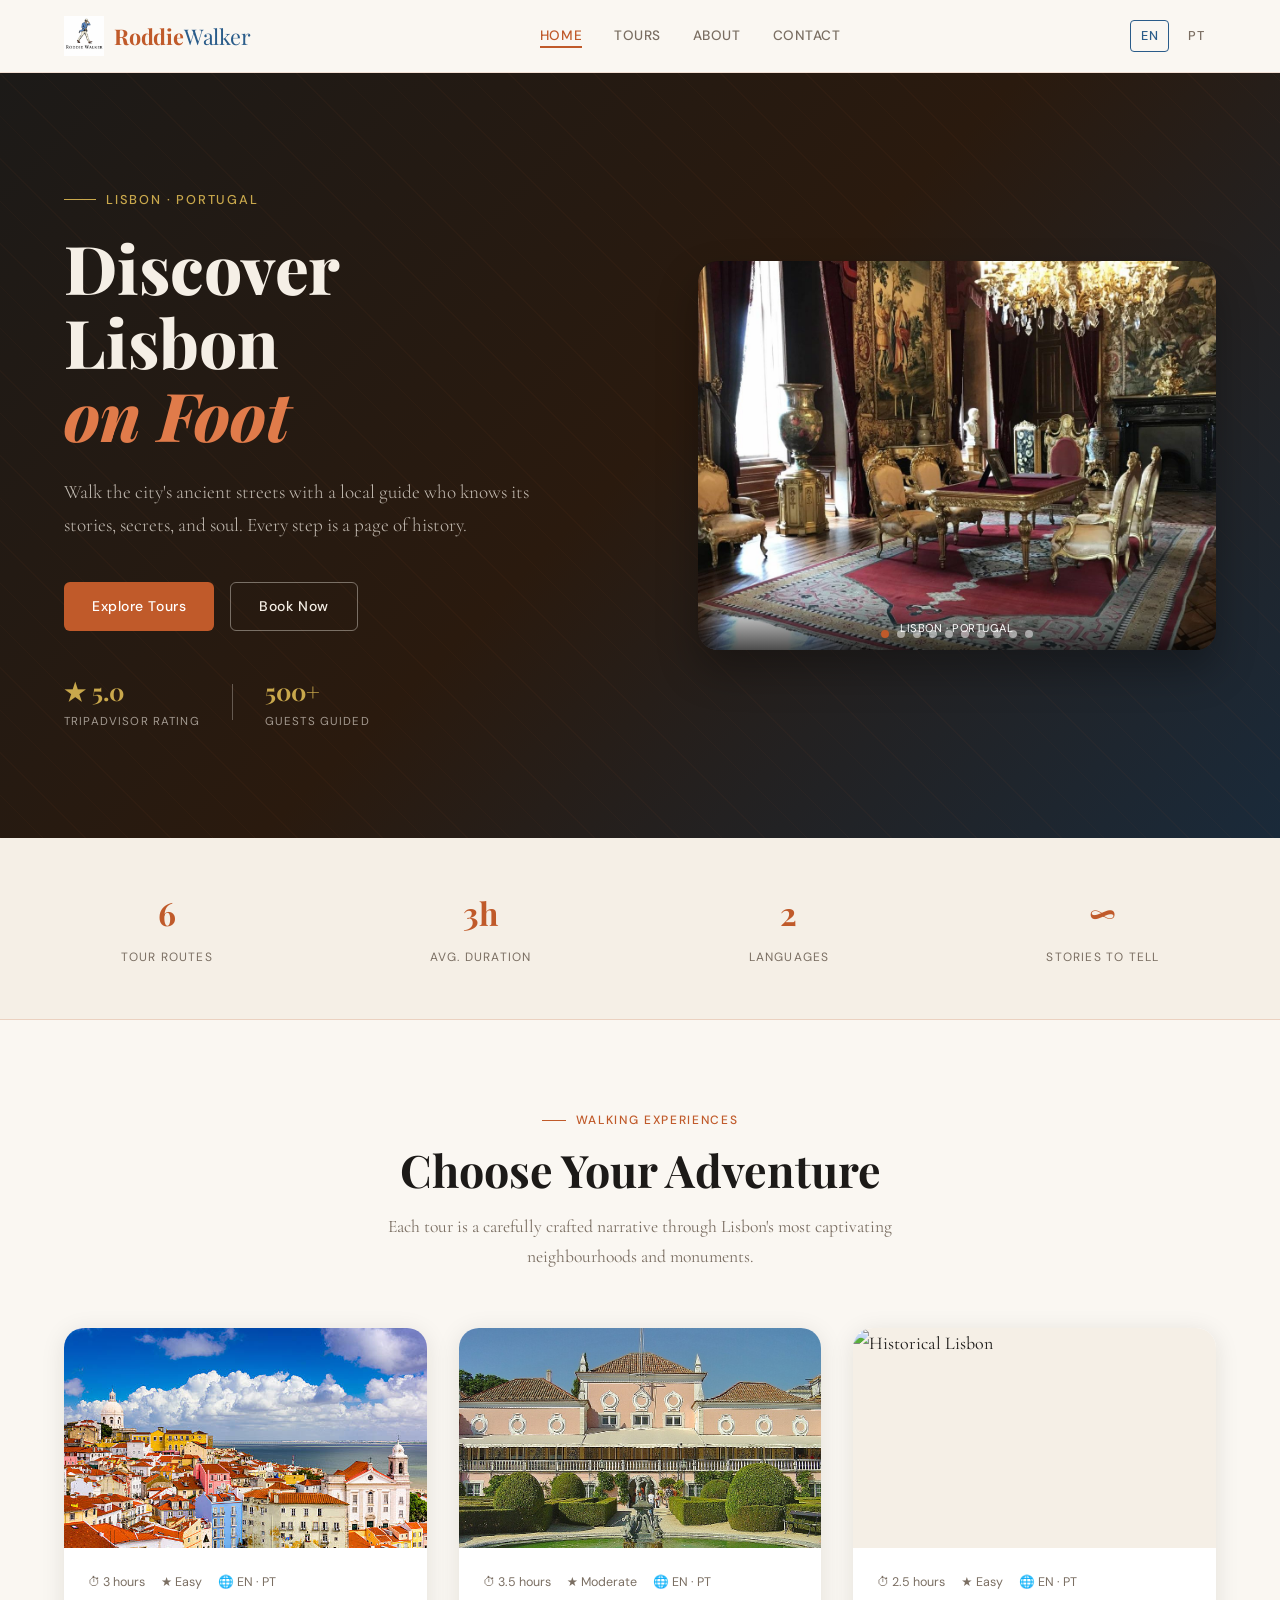
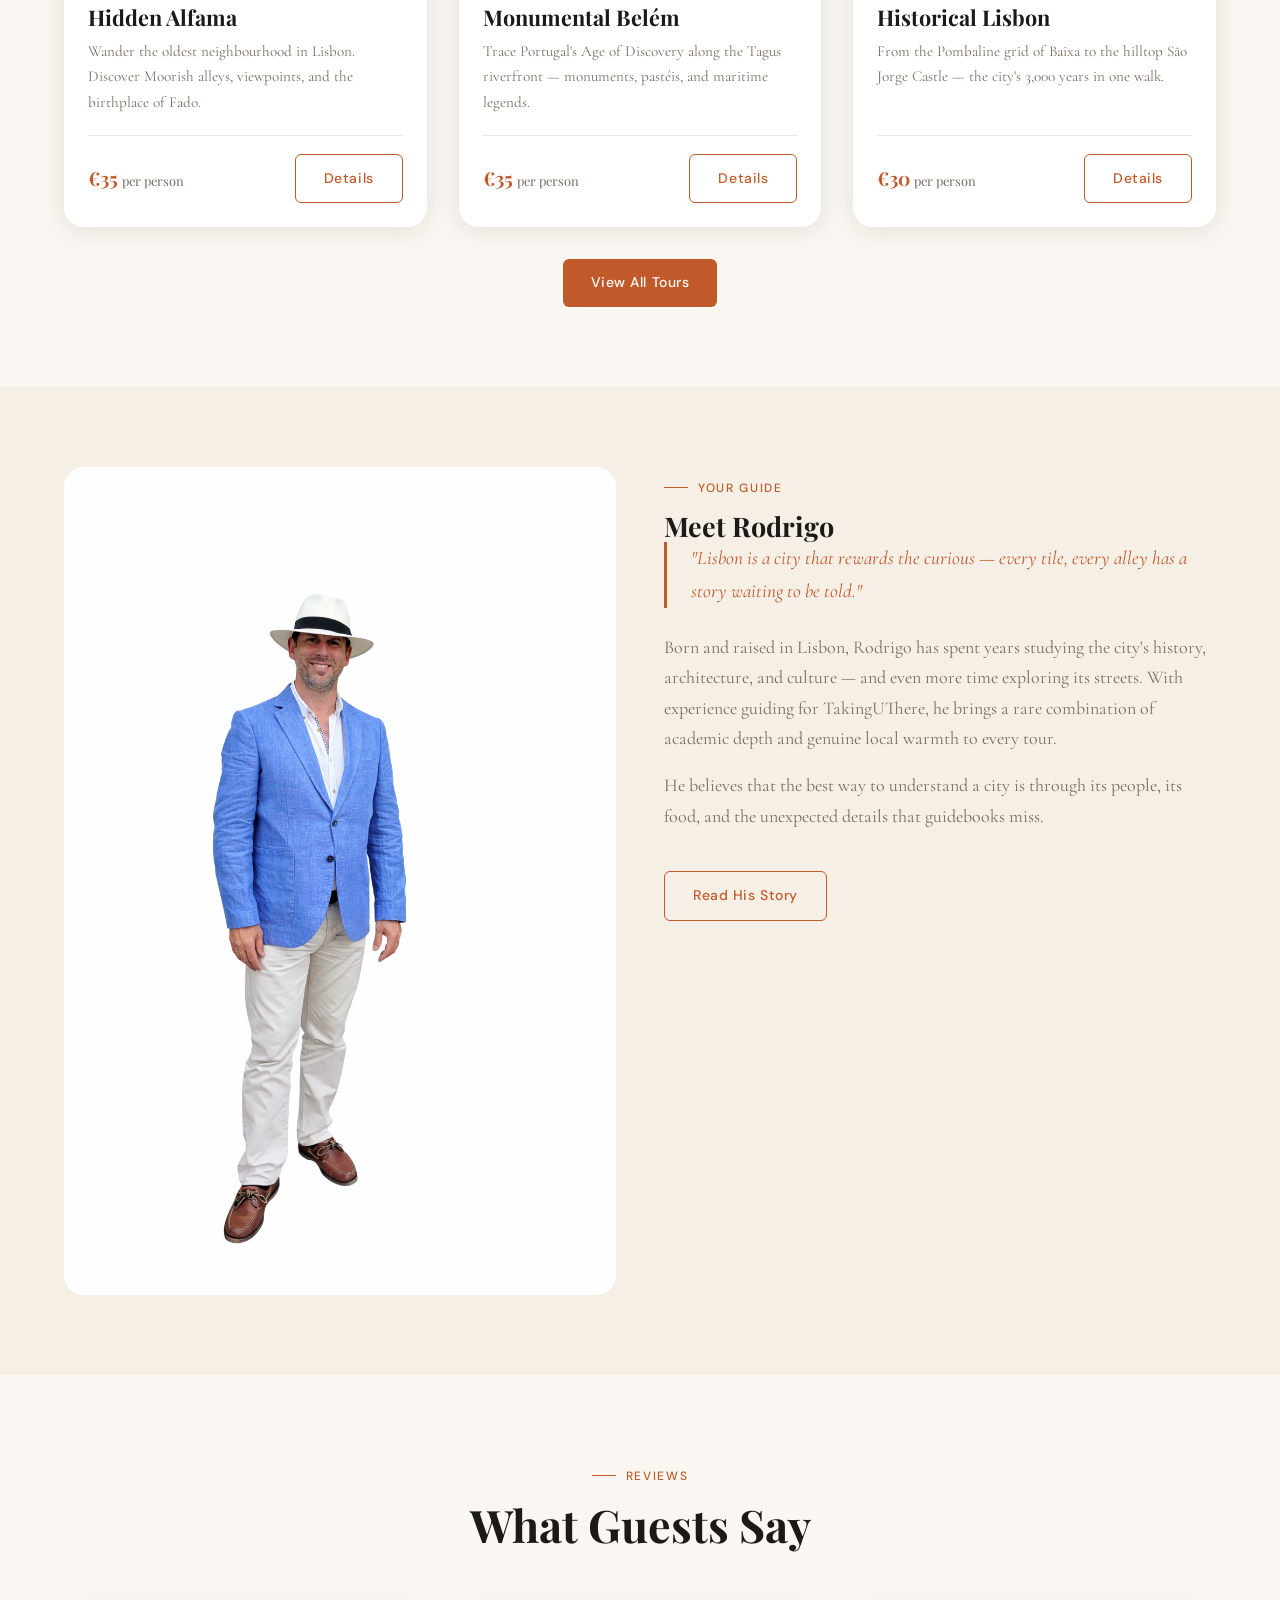
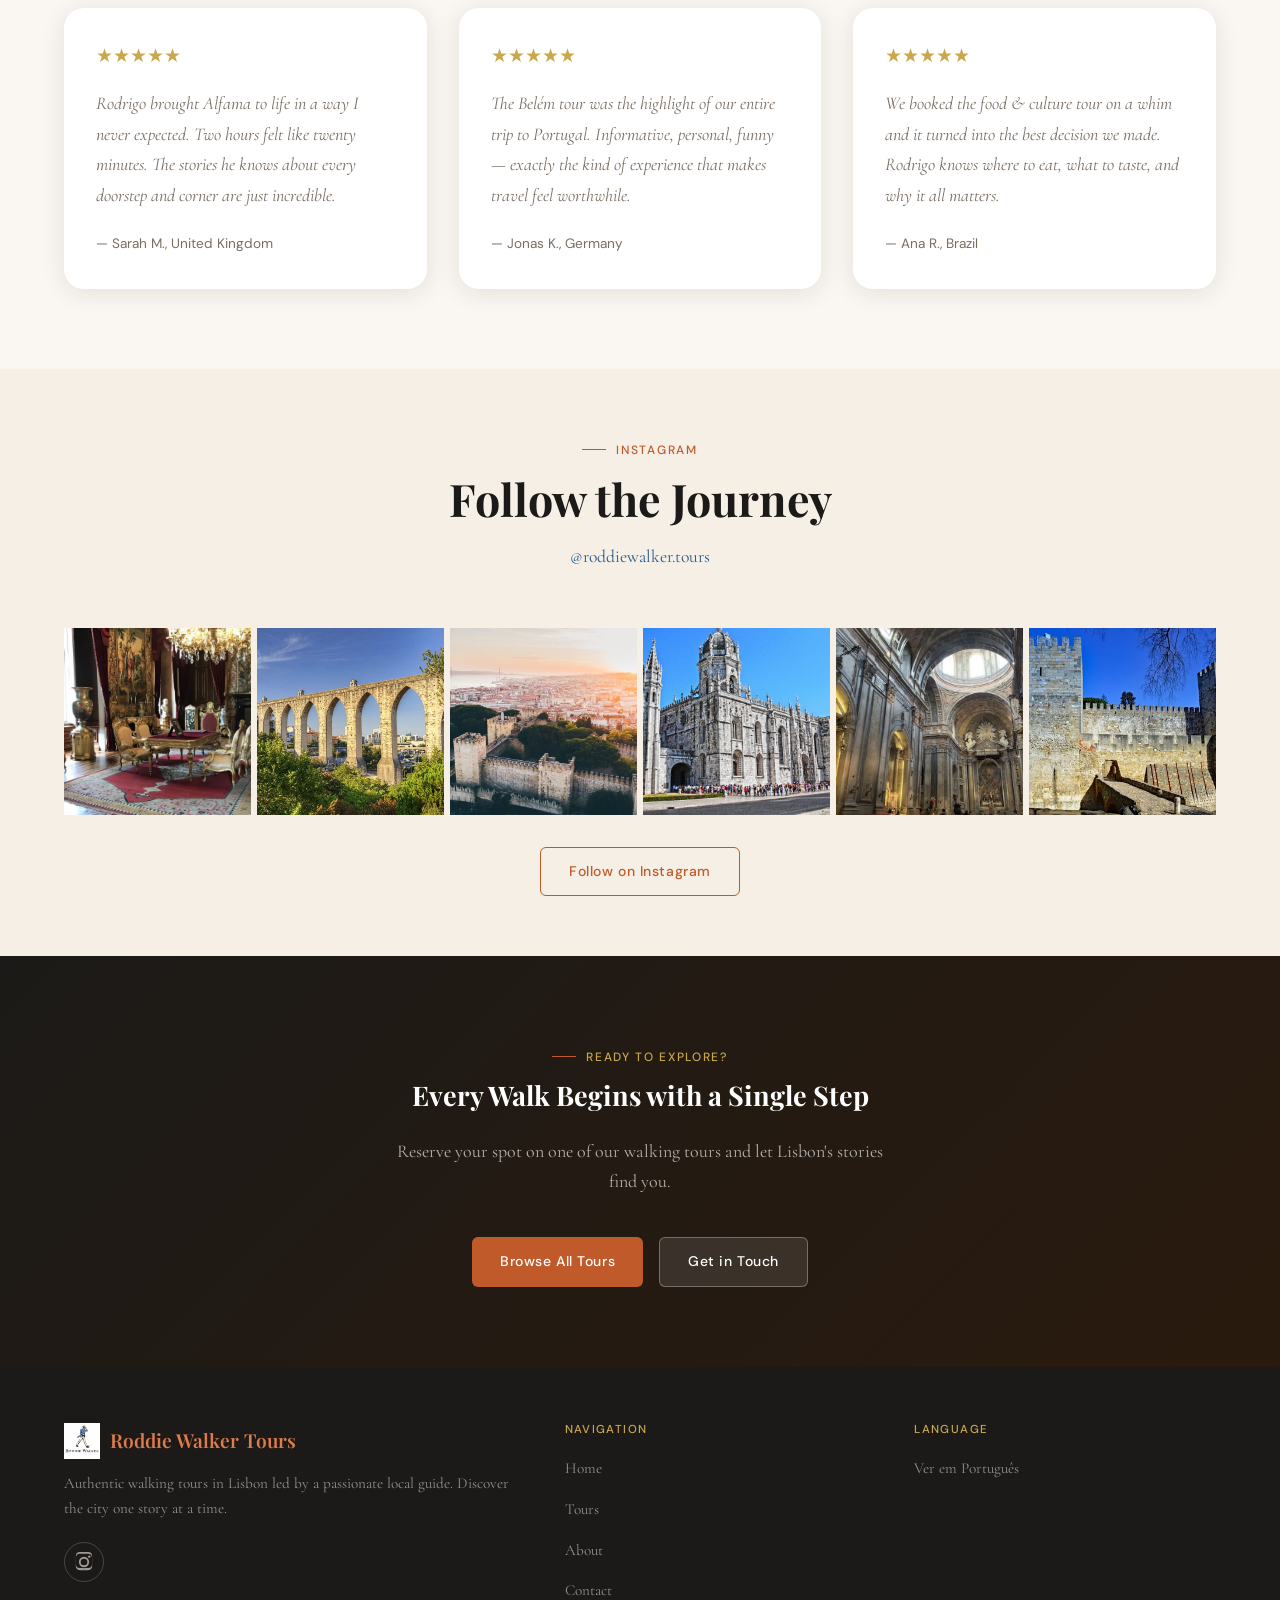
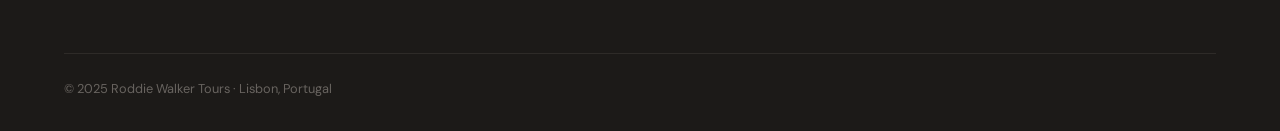
==== commit a58283d3: "Refactor index.html with updated meta and styles Updated meta tags for charset and viewport, added s" ====
--- a/index.html
+++ b/index.html
@@ -1,325 +1,156 @@
 <!DOCTYPE html>
 <html lang="en">
 <head>
-  <meta charset="UTF-8" />
-  <meta name="viewport" content="width=device-width, initial-scale=1.0" />
+  <meta charset="UTF-8">
+  <meta name="viewport" content="width=device-width, initial-scale=1.0">
   <title>Roddie Walker Tours — Discover Lisbon on Foot</title>
-  <meta name="description" content="Authentic walking tours in Lisbon with a local guide. Explore Alfama, Belém, and hidden gems of the city." />
-  <meta name="keywords" content="Lisbon walking tours, guided tours Lisbon, Alfama tour, Belém tour, Lisbon history" />
-  <link rel="icon" type="image/png" href="../assets/logo/favicon_512.png" />
-  <link rel="stylesheet" href="../assets/css/styles.css" />
+  <meta name="description" content="Authentic walking tours in Lisbon with a local guide. Explore Alfama, Belém, and hidden gems of the city.">
+  <meta name="keywords" content="Lisbon walking tours, guided tours Lisbon, Alfama tour, Belém tour, Lisbon history">
+  <link rel="icon" type="image/png" href="/assets/logo/favicon_512.png">
+  <style>
+    * {
+      margin: 0;
+      padding: 0;
+      box-sizing: border-box;
+    }
+    
+    body {
+      font-family: -apple-system, BlinkMacSystemFont, 'Segoe UI', Roboto, Helvetica, Arial, sans-serif;
+      background: #FAF7F2;
+      min-height: 100vh;
+      display: flex;
+      flex-direction: column;
+      justify-content: center;
+      align-items: center;
+      color: #1C1A18;
+    }
+    
+    .redirect-container {
+      text-align: center;
+      padding: 2rem;
+      max-width: 500px;
+    }
+    
+    .logo {
+      margin-bottom: 2rem;
+    }
+    
+    .logo img {
+      width: 80px;
+      height: 80px;
+      object-fit: contain;
+    }
+    
+    .logo h1 {
+      font-family: Georgia, 'Times New Roman', Times, serif;
+      font-size: 1.8rem;
+      font-weight: 600;
+      color: #C05A2A;
+      margin-top: 0.5rem;
+      letter-spacing: -0.5px;
+    }
+    
+    .logo span {
+      color: #2A5C8A;
+      font-weight: 400;
+    }
+    
+    .spinner {
+      width: 48px;
+      height: 48px;
+      border: 4px solid #F5EFE6;
+      border-top-color: #C05A2A;
+      border-radius: 50%;
+      animation: spin 0.8s linear infinite;
+      margin: 2rem auto;
+    }
+    
+    @keyframes spin {
+      to { transform: rotate(360deg); }
+    }
+    
+    .message {
+      font-size: 1.1rem;
+      color: #7A6E62;
+      margin-bottom: 1.5rem;
+    }
+    
+    .language-links {
+      display: flex;
+      gap: 1.5rem;
+      justify-content: center;
+      margin-top: 1rem;
+    }
+    
+    .language-links a {
+      display: inline-block;
+      padding: 10px 24px;
+      background: #C05A2A;
+      color: white;
+      text-decoration: none;
+      border-radius: 6px;
+      font-weight: 500;
+      transition: all 0.2s ease;
+    }
+    
+    .language-links a:hover {
+      background: #E07B4A;
+      transform: translateY(-2px);
+    }
+    
+    .language-links a:first-child {
+      background: #2A5C8A;
+    }
+    
+    .language-links a:first-child:hover {
+      background: #4A7FAD;
+    }
+    
+    .footer {
+      margin-top: 3rem;
+      font-size: 0.8rem;
+      color: #7A6E62;
+    }
+    
+    @media (max-width: 480px) {
+      .language-links {
+        flex-direction: column;
+        gap: 1rem;
+      }
+      .logo h1 {
+        font-size: 1.4rem;
+      }
+    }
+  </style>
+  <script>
+    // Deteta o idioma do navegador
+    const userLang = navigator.language || navigator.userLanguage;
+    const prefersPT = userLang.toLowerCase().startsWith('pt');
+    const lang = prefersPT ? 'pt' : 'en';
+    
+    // Redireciona imediatamente para o idioma apropriado
+    window.location.href = '/' + lang + '/';
+  </script>
 </head>
 <body>
-
-  <header class="site-header">
-    <nav class="nav container">
-      <a href="index.html" class="nav__logo-img">
-        <img src="../assets/logo/favicon_512.png" alt="Roddie Walker Tours Logo" />
-        <span class="nav__logo-text">Roddie<span>Walker</span></span>
-      </a>
-
-      <ul class="nav__links">
-        <li><a href="index.html" class="active">Home</a></li>
-        <li><a href="tours.html">Tours</a></li>
-        <li><a href="about.html">About</a></li>
-        <li><a href="contact.html">Contact</a></li>
-      </ul>
-
-      <div class="nav__lang">
-        <a href="../en/index.html" class="active">EN</a>
-        <a href="../pt/index.html">PT</a>
-      </div>
-
-      <button class="nav__toggle" id="nav-toggle" aria-label="Menu">
-        <span></span><span></span><span></span>
-      </button>
-    </nav>
-
-    <div id="nav-mobile" class="nav__mobile container">
-      <ul class="nav__links">
-        <li><a href="index.html">Home</a></li>
-        <li><a href="tours.html">Tours</a></li>
-        <li><a href="about.html">About</a></li>
-        <li><a href="contact.html">Contact</a></li>
-      </ul>
-      <div class="nav__lang">
-        <a href="../en/index.html" class="active">EN</a>
-        <a href="../pt/index.html">PT</a>
-      </div>
+  <div class="redirect-container">
+    <div class="logo">
+      <img src="/assets/logo/favicon_512.png" alt="Roddie Walker Tours">
+      <h1>Roddie<span>Walker</span></h1>
     </div>
-  </header>
-
-  <section class="hero-with-slideshow">
-    <div class="hero__bg"></div>
-    <div class="hero__pattern"></div>
-    <div class="container">
-      <div class="hero__content">
-        <span class="hero__eyebrow">Lisbon · Portugal</span>
-        <h1 class="hero__title">
-          Discover<br>Lisbon<br><em>on Foot</em>
-        </h1>
-        <p class="hero__subtitle">
-          Walk the city's ancient streets with a local guide who knows its stories, secrets, and soul. Every step is a page of history.
-        </p>
-        <div class="hero__cta">
-          <a href="tours.html" class="btn btn--primary">Explore Tours</a>
-          <a href="contact.html" class="btn btn--outline">Book Now</a>
-        </div>
-        <div style="display:flex;gap:2rem;align-items:center;margin-top:40px;">
-          <div>
-            <strong style="font-family:var(--ff-display);font-size:1.5rem;color:var(--gold);">★ 5.0</strong>
-            <span style="font-family:var(--ff-ui);font-size:0.72rem;text-transform:uppercase;letter-spacing:0.1em;color:rgba(245,239,230,0.6);display:block;">Tripadvisor Rating</span>
-          </div>
-          <div style="width:1px;height:36px;background:rgba(245,239,230,0.3);"></div>
-          <div>
-            <strong style="font-family:var(--ff-display);font-size:1.5rem;color:var(--gold);">500+</strong>
-            <span style="font-family:var(--ff-ui);font-size:0.72rem;text-transform:uppercase;letter-spacing:0.1em;color:rgba(245,239,230,0.6);display:block;">Guests Guided</span>
-          </div>
-        </div>
-      </div>
-      <div class="hero-slideshow" id="slideshow-container"></div>
+    
+    <div class="spinner"></div>
+    
+    <p class="message">Escolha o seu idioma / Choose your language</p>
+    
+    <div class="language-links">
+      <a href="/pt/">🇵🇹 Português</a>
+      <a href="/en/">🇬🇧 English</a>
     </div>
-  </section>
-
-  <div class="stats-strip">
-    <div class="stat-item">
-      <span class="stat-number">6</span>
-      <span class="stat-label">Tour Routes</span>
-    </div>
-    <div class="stat-item">
-      <span class="stat-number">3h</span>
-      <span class="stat-label">Avg. Duration</span>
-    </div>
-    <div class="stat-item">
-      <span class="stat-number">2</span>
-      <span class="stat-label">Languages</span>
-    </div>
-    <div class="stat-item">
-      <span class="stat-number">∞</span>
-      <span class="stat-label">Stories to Tell</span>
+    
+    <div class="footer">
+      <p>Lisbon walking tours · Authentic experiences</p>
     </div>
   </div>
-
-  <section class="section">
-    <div class="container">
-      <div class="section-header">
-        <span class="eyebrow">Walking Experiences</span>
-        <h2>Choose Your Adventure</h2>
-        <p>Each tour is a carefully crafted narrative through Lisbon's most captivating neighbourhoods and monuments.</p>
-      </div>
-      <div class="tours-grid">
-        <article class="tour-card reveal">
-          <div class="tour-card__img-wrap">
-            <img class="tour-card__img" src="../assets/photos/alfama.jpg" alt="Alfama" loading="lazy">
-          </div>
-          <div class="tour-card__body">
-            <div class="tour-meta">
-              <span>⏱ 3 hours</span>
-              <span>★ Easy</span>
-              <span>🌐 EN · PT</span>
-            </div>
-            <h3>Hidden Alfama</h3>
-            <p>Wander the oldest neighbourhood in Lisbon. Discover Moorish alleys, viewpoints, and the birthplace of Fado.</p>
-            <div class="tour-card-footer">
-              <div class="tour-price">€35 <small>per person</small></div>
-              <a href="tours.html" class="btn btn--outline-dark">Details</a>
-            </div>
-          </div>
-        </article>
-
-        <article class="tour-card reveal">
-          <div class="tour-card__img-wrap">
-            <img class="tour-card__img" src="../assets/photos/belem.jpg" alt="Belém" loading="lazy">
-          </div>
-          <div class="tour-card__body">
-            <div class="tour-meta">
-              <span>⏱ 3.5 hours</span>
-              <span>★ Moderate</span>
-              <span>🌐 EN · PT</span>
-            </div>
-            <h3>Monumental Belém</h3>
-            <p>Trace Portugal's Age of Discovery along the Tagus riverfront — monuments, pastéis, and maritime legends.</p>
-            <div class="tour-card-footer">
-              <div class="tour-price">€35 <small>per person</small></div>
-              <a href="tours.html" class="btn btn--outline-dark">Details</a>
-            </div>
-          </div>
-        </article>
-
-        <article class="tour-card reveal">
-          <div class="tour-card__img-wrap">
-            <img class="tour-card__img" src="../assets/photos/lisbon-historical.jpg" alt="Historical Lisbon" loading="lazy">
-          </div>
-          <div class="tour-card__body">
-            <div class="tour-meta">
-              <span>⏱ 2.5 hours</span>
-              <span>★ Easy</span>
-              <span>🌐 EN · PT</span>
-            </div>
-            <h3>Historical Lisbon</h3>
-            <p>From the Pombaline grid of Baixa to the hilltop São Jorge Castle — the city's 3,000 years in one walk.</p>
-            <div class="tour-card-footer">
-              <div class="tour-price">€30 <small>per person</small></div>
-              <a href="tours.html" class="btn btn--outline-dark">Details</a>
-            </div>
-          </div>
-        </article>
-      </div>
-      <div class="text-center mt-4">
-        <a href="tours.html" class="btn btn--primary">View All Tours</a>
-      </div>
-    </div>
-  </section>
-
-  <section class="section bg-cream">
-    <div class="container">
-      <div class="about-grid">
-        <div>
-          <img src="../assets/photos/Rod-photo.png" alt="Rodrigo, your local guide in Lisbon" style="width:100%; height:auto; border-radius:var(--radius-lg); object-fit:cover;" />
-        </div>
-        <div class="about-text">
-          <span class="eyebrow">Your Guide</span>
-          <h2>Meet Rodrigo</h2>
-          <blockquote>"Lisbon is a city that rewards the curious — every tile, every alley has a story waiting to be told."</blockquote>
-          <p>Born and raised in Lisbon, Rodrigo has spent years studying the city's history, architecture, and culture — and even more time exploring its streets. With experience guiding for TakingUThere, he brings a rare combination of academic depth and genuine local warmth to every tour.</p>
-          <p>He believes that the best way to understand a city is through its people, its food, and the unexpected details that guidebooks miss.</p>
-          <a href="about.html" class="btn btn--outline-dark mt-3">Read His Story</a>
-        </div>
-      </div>
-    </div>
-  </section>
-
-  <section class="section">
-    <div class="container">
-      <div class="section-header">
-        <span class="eyebrow">Reviews</span>
-        <h2>What Guests Say</h2>
-      </div>
-      <div class="testimonials-grid">
-        <div class="testimonial-card">
-          <div class="stars">★★★★★</div>
-          <blockquote>Rodrigo brought Alfama to life in a way I never expected. Two hours felt like twenty minutes. The stories he knows about every doorstep and corner are just incredible.</blockquote>
-          <span class="testimonial-author">— Sarah M., United Kingdom</span>
-        </div>
-        <div class="testimonial-card">
-          <div class="stars">★★★★★</div>
-          <blockquote>The Belém tour was the highlight of our entire trip to Portugal. Informative, personal, funny — exactly the kind of experience that makes travel feel worthwhile.</blockquote>
-          <span class="testimonial-author">— Jonas K., Germany</span>
-        </div>
-        <div class="testimonial-card">
-          <div class="stars">★★★★★</div>
-          <blockquote>We booked the food & culture tour on a whim and it turned into the best decision we made. Rodrigo knows where to eat, what to taste, and why it all matters.</blockquote>
-          <span class="testimonial-author">— Ana R., Brazil</span>
-        </div>
-      </div>
-    </div>
-  </section>
-
-  <section class="instagram-strip bg-cream">
-    <div class="container">
-      <div class="section-header">
-        <span class="eyebrow">Instagram</span>
-        <h2>Follow the Journey</h2>
-        <p><a href="https://instagram.com/roddiewalker.tours" target="_blank" style="color:var(--azulejo);">@roddiewalker.tours</a></p>
-      </div>
-      <div class="insta-grid">
-        <div class="insta-item">
-          <img src="../assets/photos/lisbon-1.jpg" alt="Lisbon" style="width:100%; height:100%; object-fit:cover;">
-        </div>
-        <div class="insta-item">
-          <img src="../assets/photos/lisbon-2.jpg" alt="Lisbon" style="width:100%; height:100%; object-fit:cover;">
-        </div>
-        <div class="insta-item">
-          <img src="../assets/photos/lisbon-3.jpg" alt="Lisbon" style="width:100%; height:100%; object-fit:cover;">
-        </div>
-        <div class="insta-item">
-          <img src="../assets/photos/lisbon-4.jpg" alt="Lisbon" style="width:100%; height:100%; object-fit:cover;">
-        </div>
-        <div class="insta-item">
-          <img src="../assets/photos/lisbon-5.jpg" alt="Lisbon" style="width:100%; height:100%; object-fit:cover;">
-        </div>
-        <div class="insta-item">
-          <img src="../assets/photos/lisbon-6.jpg" alt="Lisbon" style="width:100%; height:100%; object-fit:cover;">
-        </div>
-      </div>
-      <div class="text-center mt-4">
-        <a href="https://instagram.com/roddiewalker.tours" target="_blank" class="btn btn--outline-dark">Follow on Instagram</a>
-      </div>
-    </div>
-  </section>
-
-  <section class="tile-accent-section">
-    <div class="container" style="text-align:center;">
-      <span class="eyebrow" style="color:var(--gold);">Ready to Explore?</span>
-      <h2 style="color:white;max-width:600px;margin:0 auto 24px;">Every Walk Begins with a Single Step</h2>
-      <p style="color:rgba(255,255,255,0.65);max-width:500px;margin:0 auto 40px;">Reserve your spot on one of our walking tours and let Lisbon's stories find you.</p>
-      <div style="display:flex;gap:1rem;justify-content:center;flex-wrap:wrap;">
-        <a href="tours.html" class="btn btn--primary">Browse All Tours</a>
-        <a href="contact.html" class="btn" style="background:rgba(255,255,255,0.1);color:white;border:1.5px solid rgba(255,255,255,0.3);">Get in Touch</a>
-      </div>
-    </div>
-  </section>
-
-  <footer class="site-footer">
-    <div class="container">
-      <div class="footer-grid">
-        <div>
-          <div class="footer-logo">
-            <img src="../assets/logo/favicon_512.png" alt="Roddie Walker Tours Logo" />
-            <span>Roddie Walker Tours</span>
-          </div>
-          <p class="footer__brand-desc">Authentic walking tours in Lisbon led by a passionate local guide. Discover the city one story at a time.</p>
-          <div class="social-links">
-            <a href="https://instagram.com/roddiewalker.tours" target="_blank" class="social-link" aria-label="Instagram">
-              <svg xmlns="http://www.w3.org/2000/svg" viewBox="0 0 24 24" fill="currentColor">
-                <path d="M12 2.163c3.204 0 3.584.012 4.85.07 1.366.062 2.633.336 3.608 1.311.975.975 1.249 2.242 1.311 3.608.058 1.266.07 1.646.07 4.85s-.012 3.584-.07 4.85c-.062 1.366-.336 2.633-1.311 3.608-.975.975-2.242 1.249-3.608 1.311-1.266.058-1.646.07-4.85.07s-3.584-.012-4.85-.07c-1.366-.062-2.633-.336-3.608-1.311-.975-.975-1.249-2.242-1.311-3.608-.058-1.266-.07-1.646-.07-4.85s.012-3.584.07-4.85c.062-1.366.336-2.633 1.311-3.608.975-.975 2.242-1.249 3.608-1.311 1.266-.058 1.646-.07 4.85-.07zM12 0C8.741 0 8.332.014 7.052.072 5.73.13 4.617.383 3.66 1.34 2.703 2.297 2.45 3.41 2.392 4.732 2.334 6.012 2.32 6.421 2.32 9.68s.014 3.668.072 4.948c.058 1.322.311 2.435 1.268 3.392.957.957 2.07 1.21 3.392 1.268 1.28.058 1.689.072 4.948.072s3.668-.014 4.948-.072c1.322-.058 2.435-.311 3.392-1.268.957-.957 1.21-2.07 1.268-3.392.058-1.28.072-1.689.072-4.948s-.014-3.668-.072-4.948c-.058-1.322-.311-2.435-1.268-3.392-.957-.957-2.07-1.21-3.392-1.268C15.668.014 15.259 0 12 0z"/>
-                <path d="M12 5.838a6.162 6.162 0 1 0 0 12.324 6.162 6.162 0 0 0 0-12.324zM12 16a4 4 0 1 1 0-8 4 4 0 0 1 0 8z"/>
-                <circle cx="18.406" cy="5.594" r="1.44"/>
-              </svg>
-            </a>
-          </div>
-        </div>
-        <div>
-          <h4>Navigation</h4>
-          <ul class="footer-links">
-            <li><a href="index.html">Home</a></li>
-            <li><a href="tours.html">Tours</a></li>
-            <li><a href="about.html">About</a></li>
-            <li><a href="contact.html">Contact</a></li>
-          </ul>
-        </div>
-        <div>
-          <h4>Language</h4>
-          <ul class="footer-links">
-            <li><a href="../pt/index.html">Ver em Português</a></li>
-          </ul>
-        </div>
-      </div>
-      <div class="footer-bottom">
-        <span>© 2025 Roddie Walker Tours · Lisbon, Portugal</span>
-      </div>
-    </div>
-  </footer>
-
-  <script src="../assets/js/scripts.js"></script>
-  <script>
-    const toggle = document.getElementById('nav-toggle');
-    const mobileMenu = document.getElementById('nav-mobile');
-    if (toggle && mobileMenu) {
-      toggle.addEventListener('click', () => {
-        mobileMenu.classList.toggle('open');
-        toggle.setAttribute('aria-expanded', mobileMenu.classList.contains('open'));
-      });
-    }
-    const observer = new IntersectionObserver((entries) => {
-      entries.forEach(entry => {
-        if (entry.isIntersecting) {
-          entry.target.classList.add('visible');
-          observer.unobserve(entry.target);
-        }
-      });
-    }, { threshold: 0.1 });
-    document.querySelectorAll('.reveal').forEach(el => observer.observe(el));
-  </script>
 </body>
-</html>+</html>
